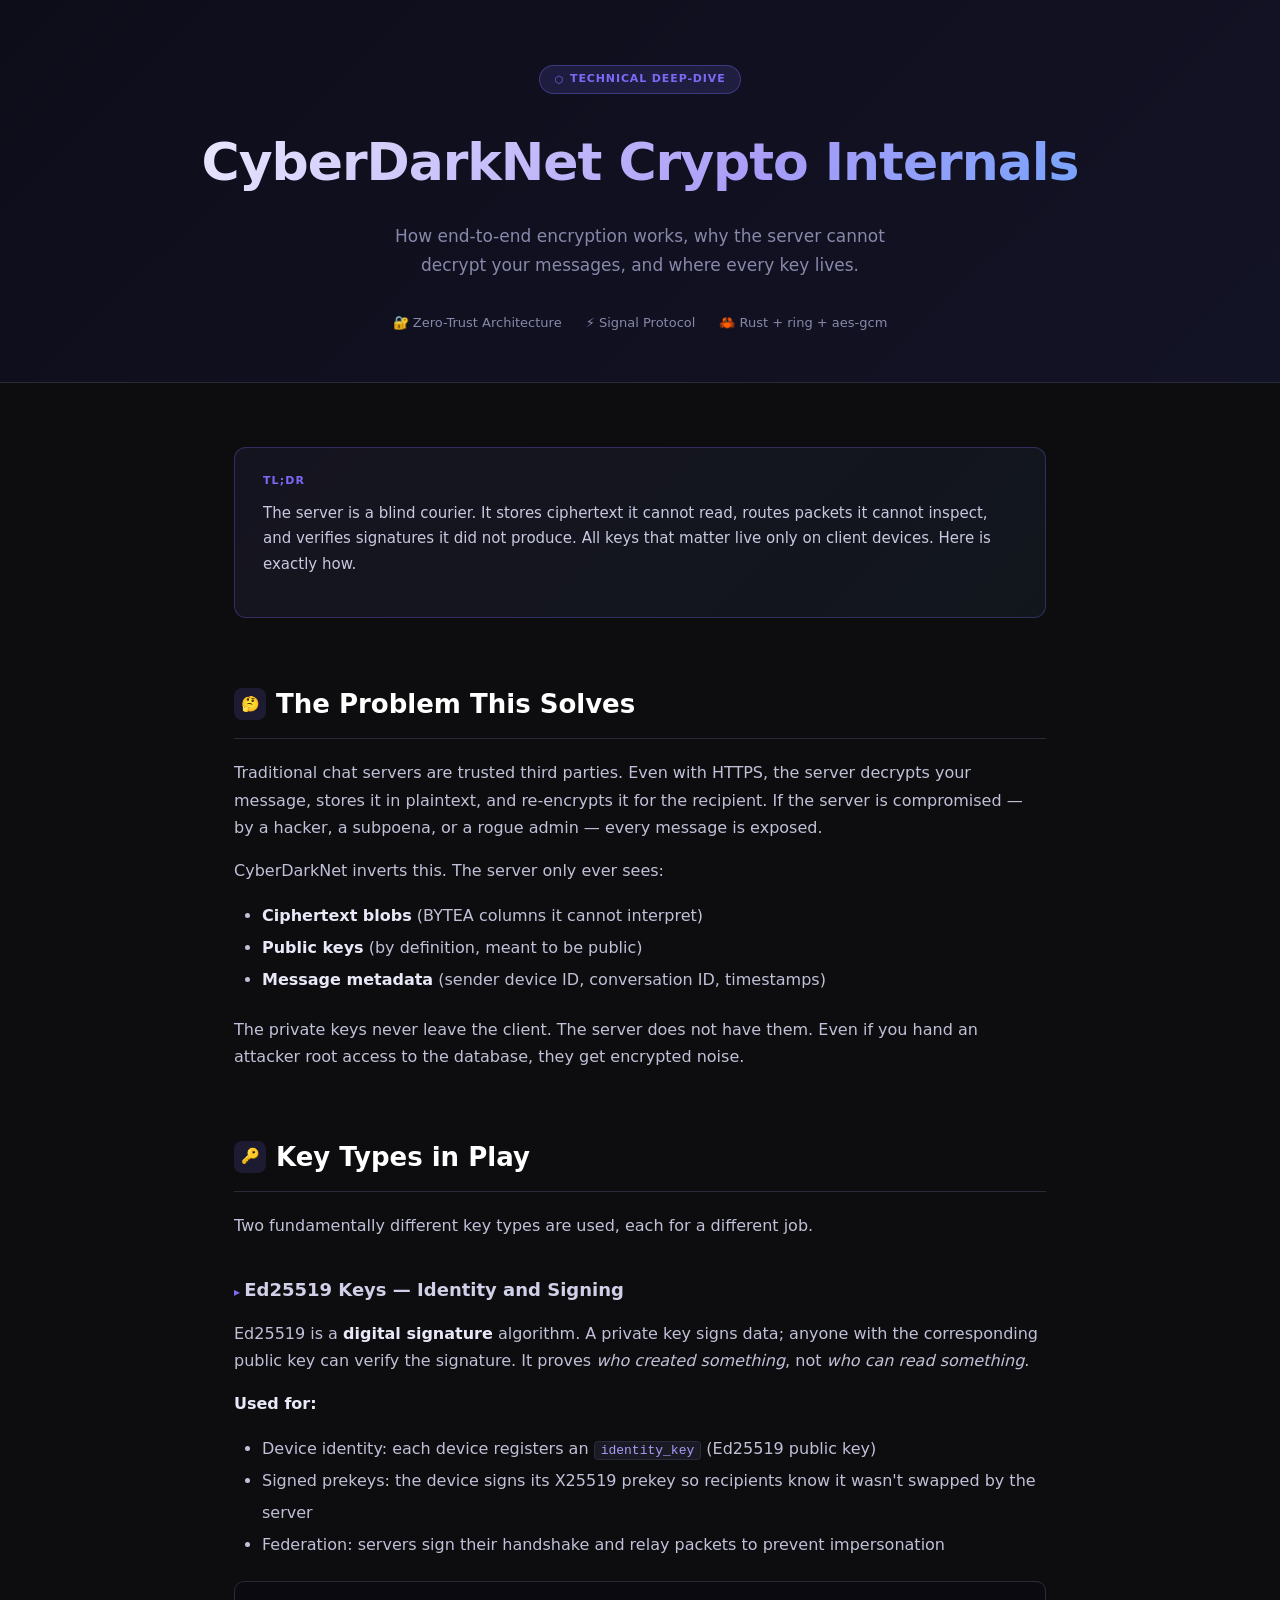
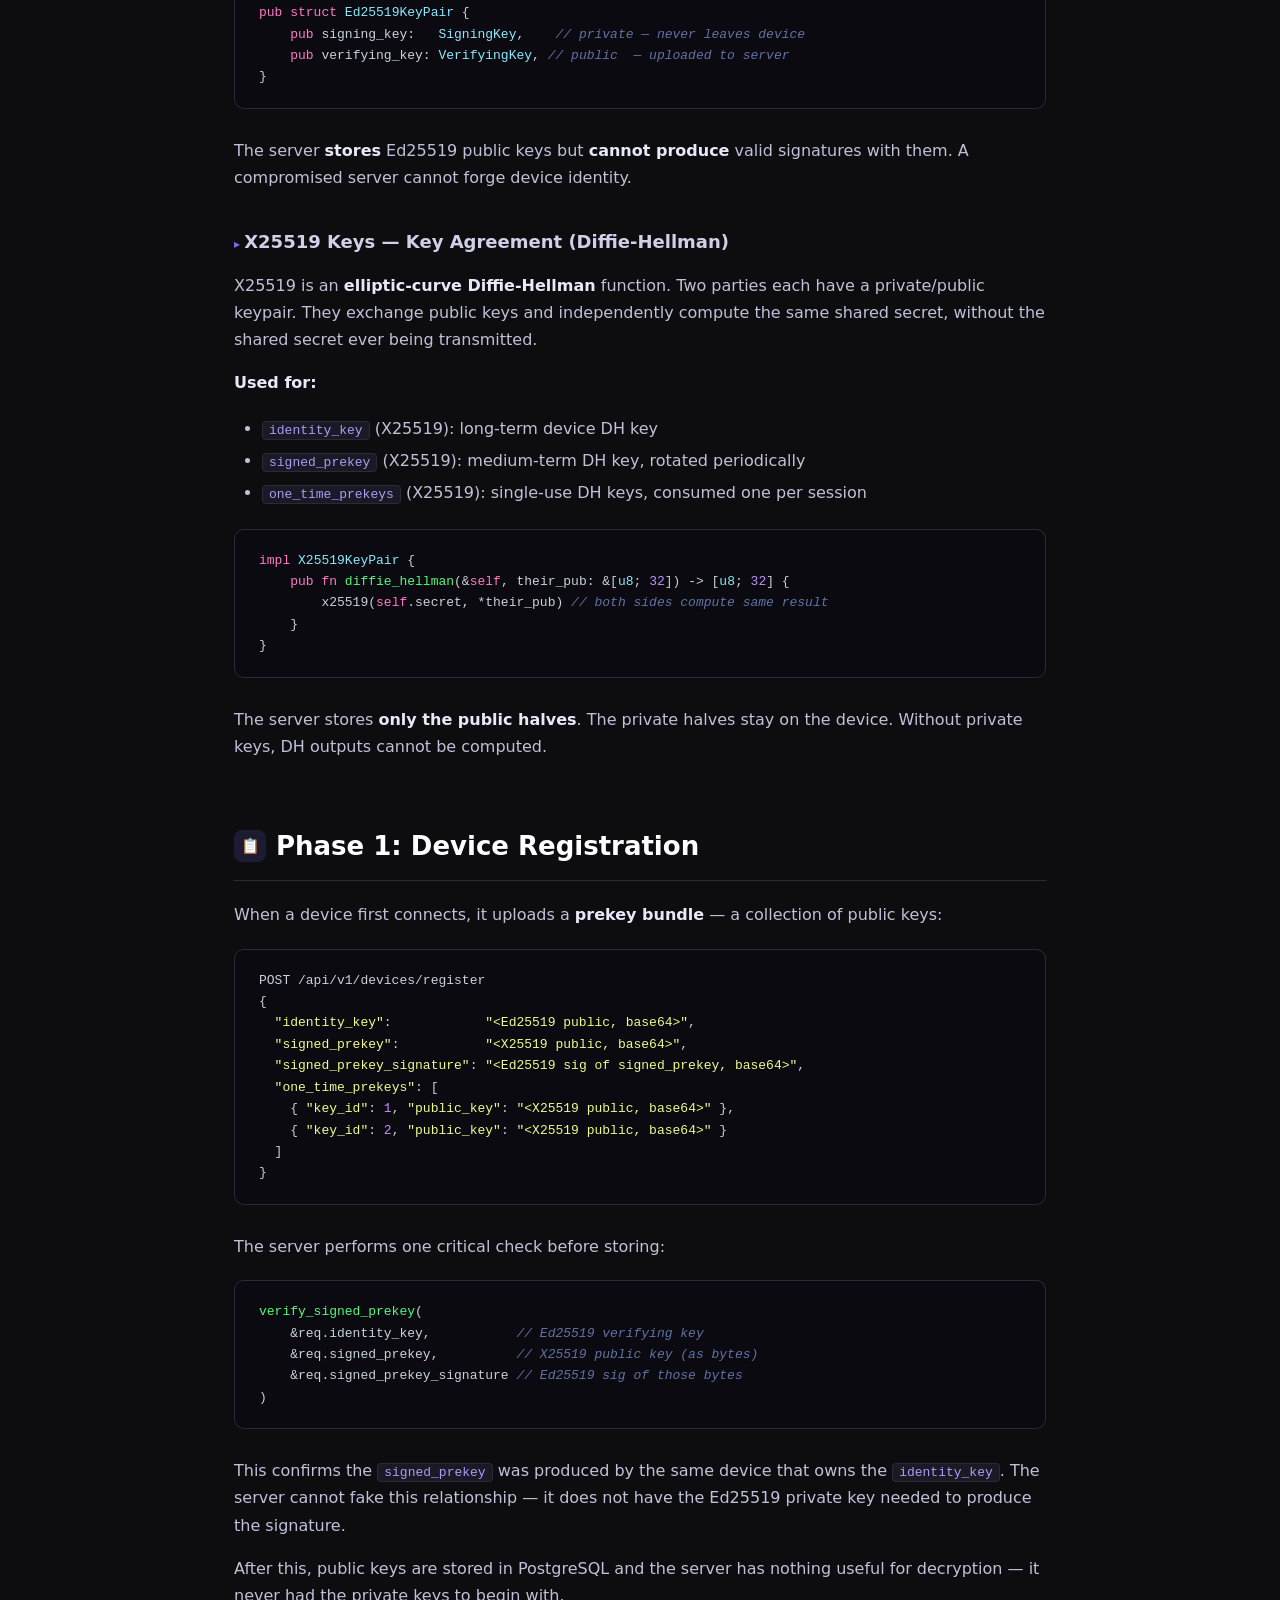
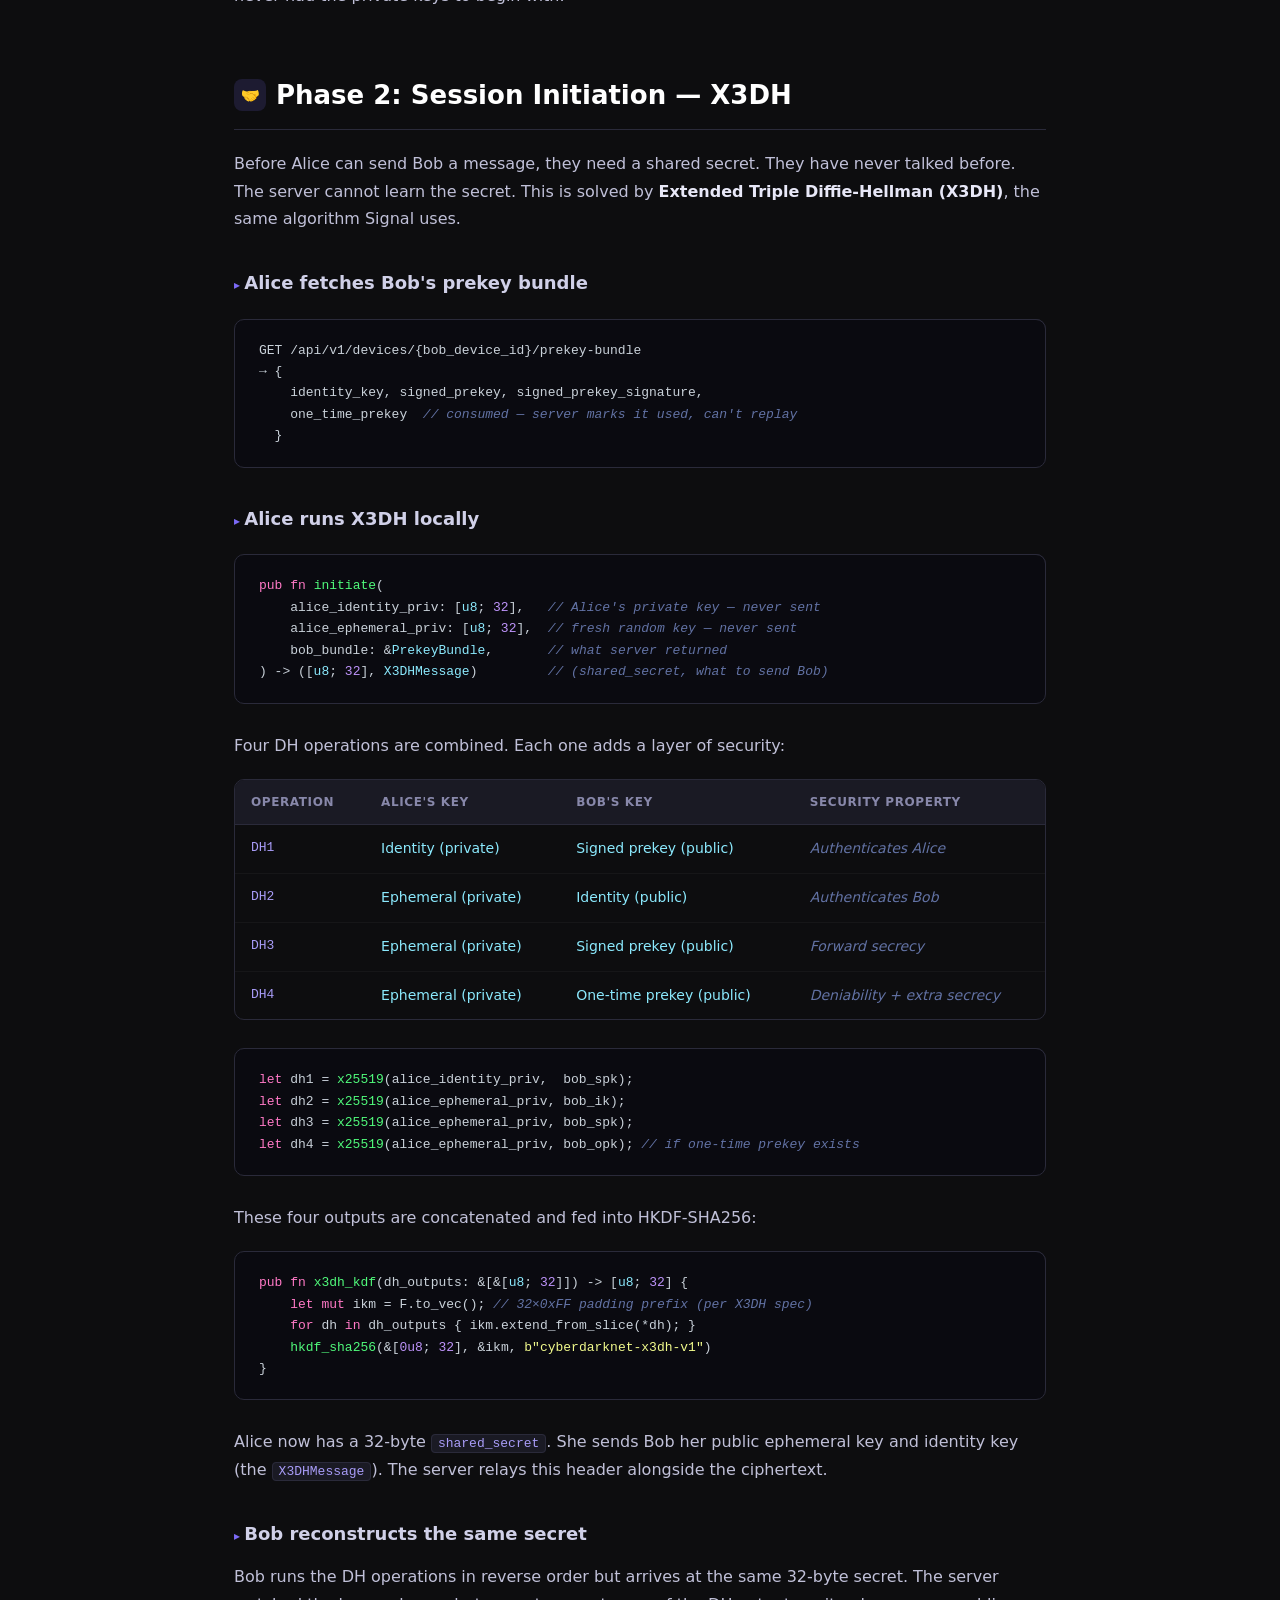
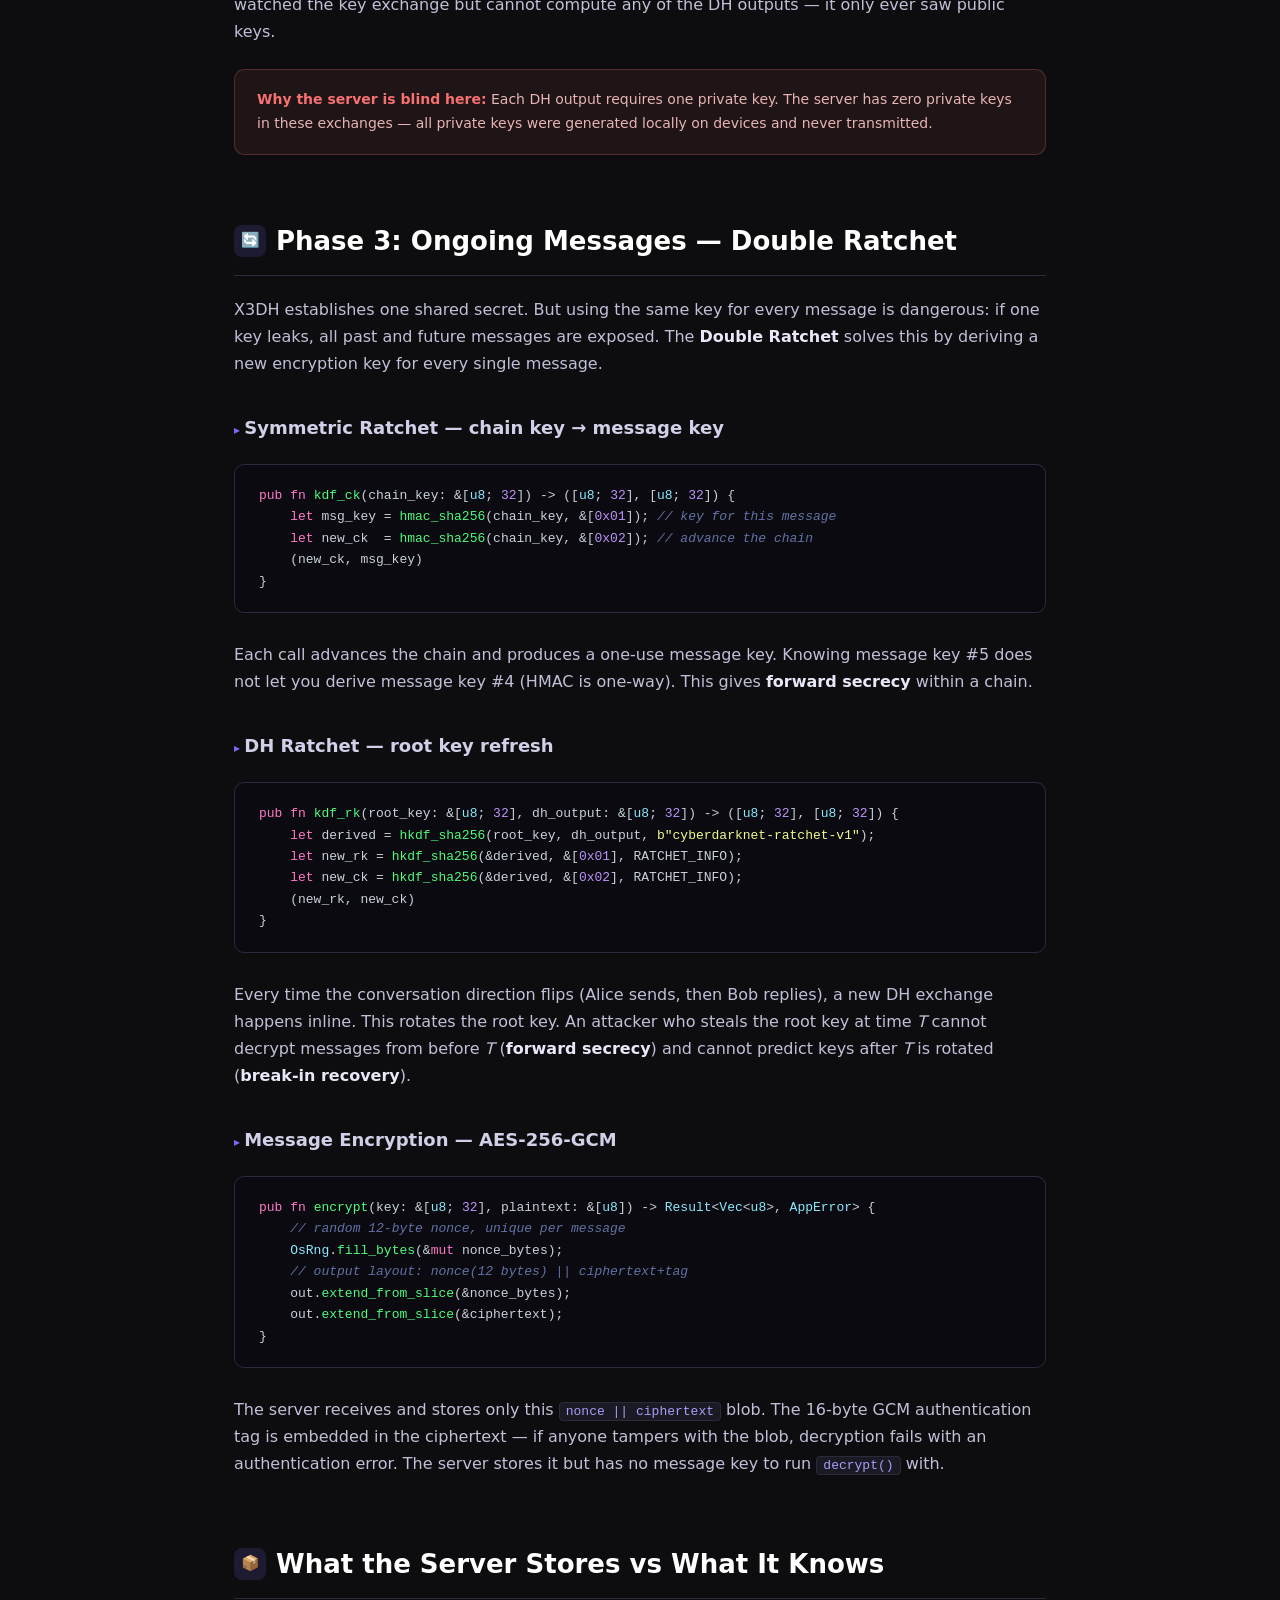
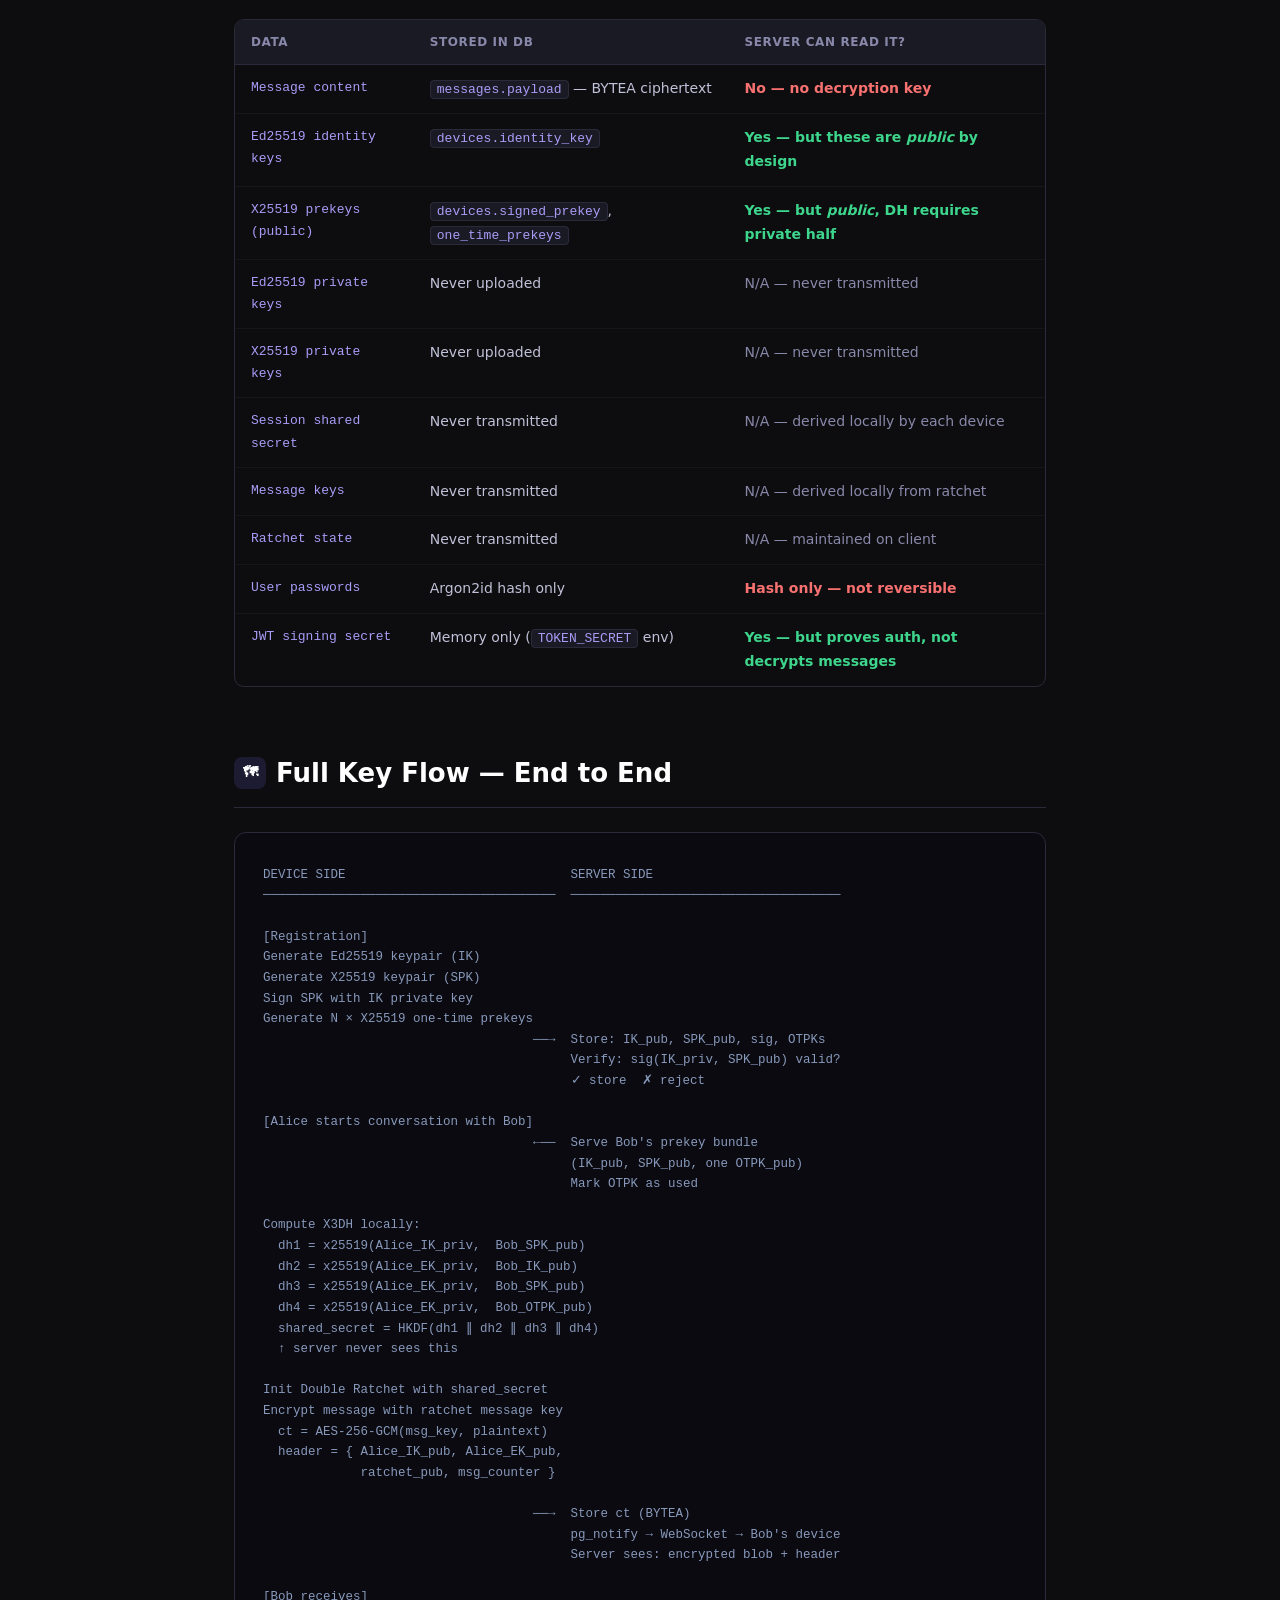
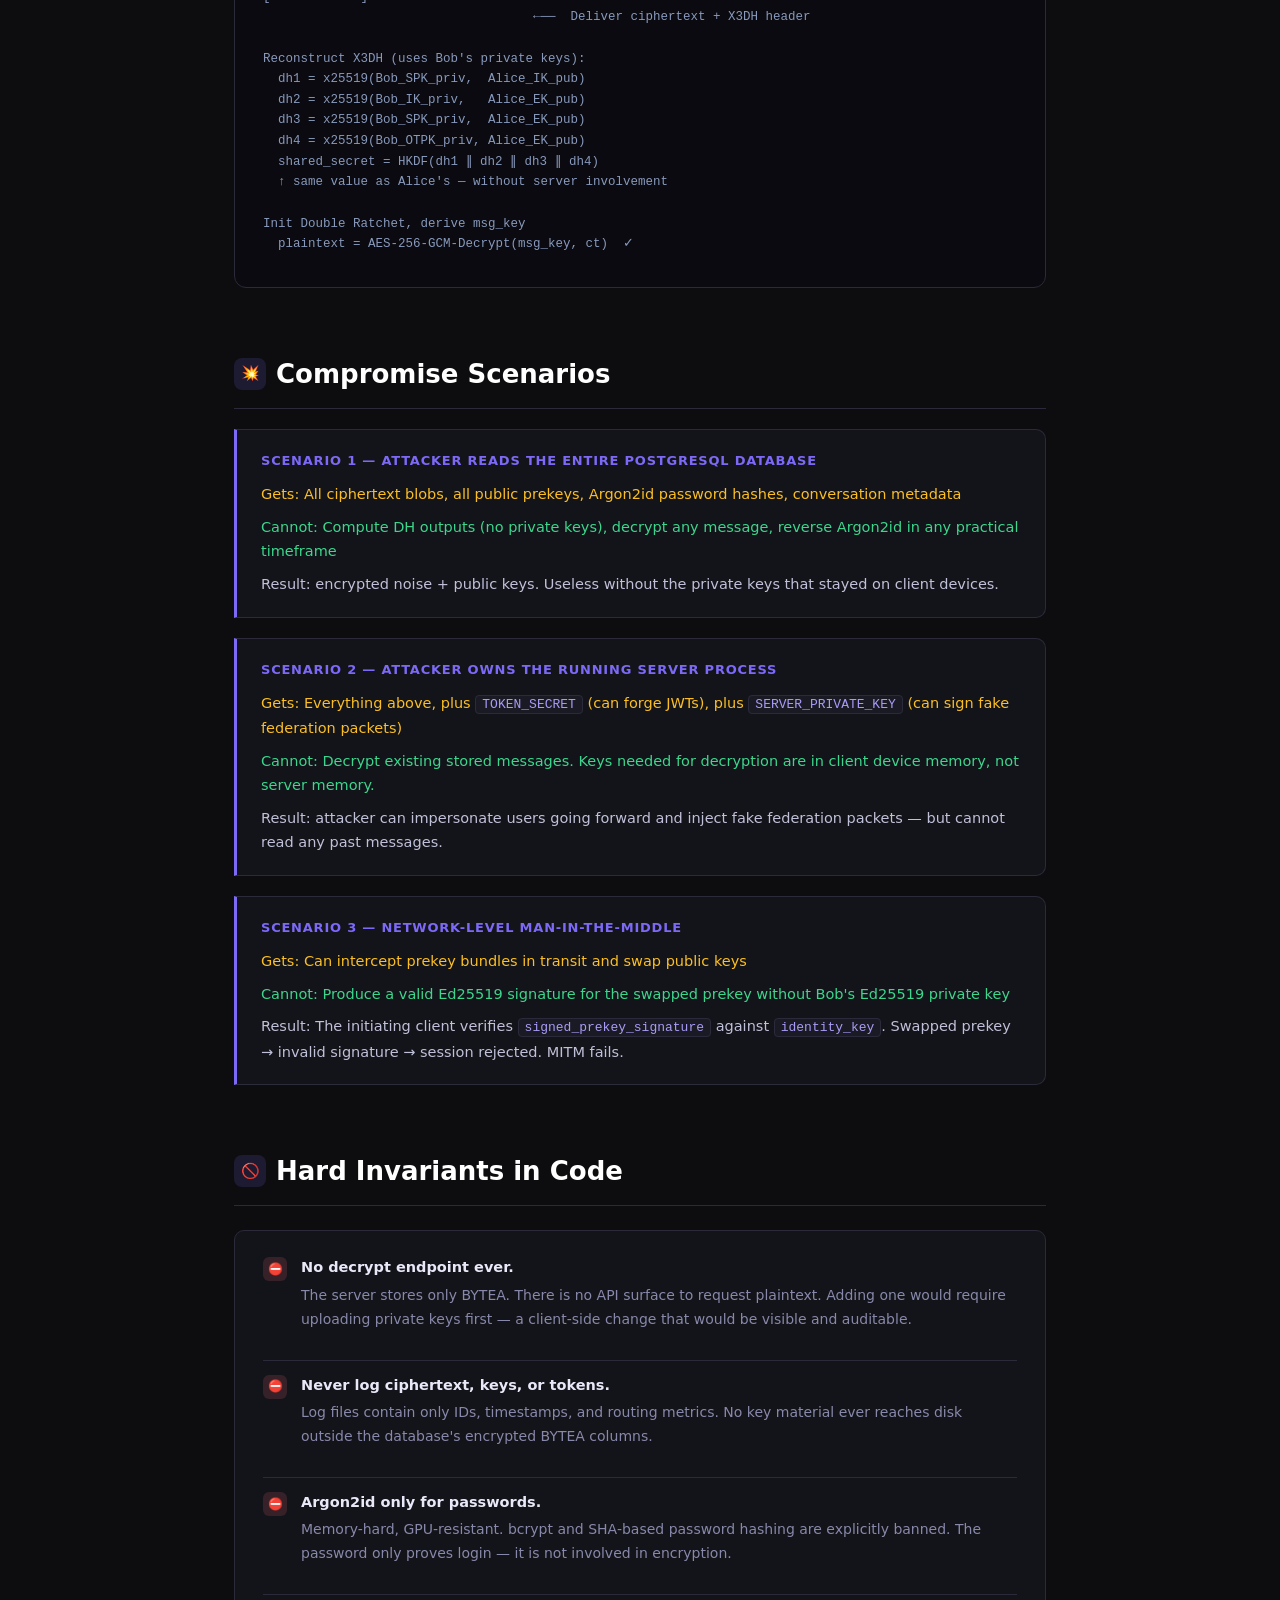
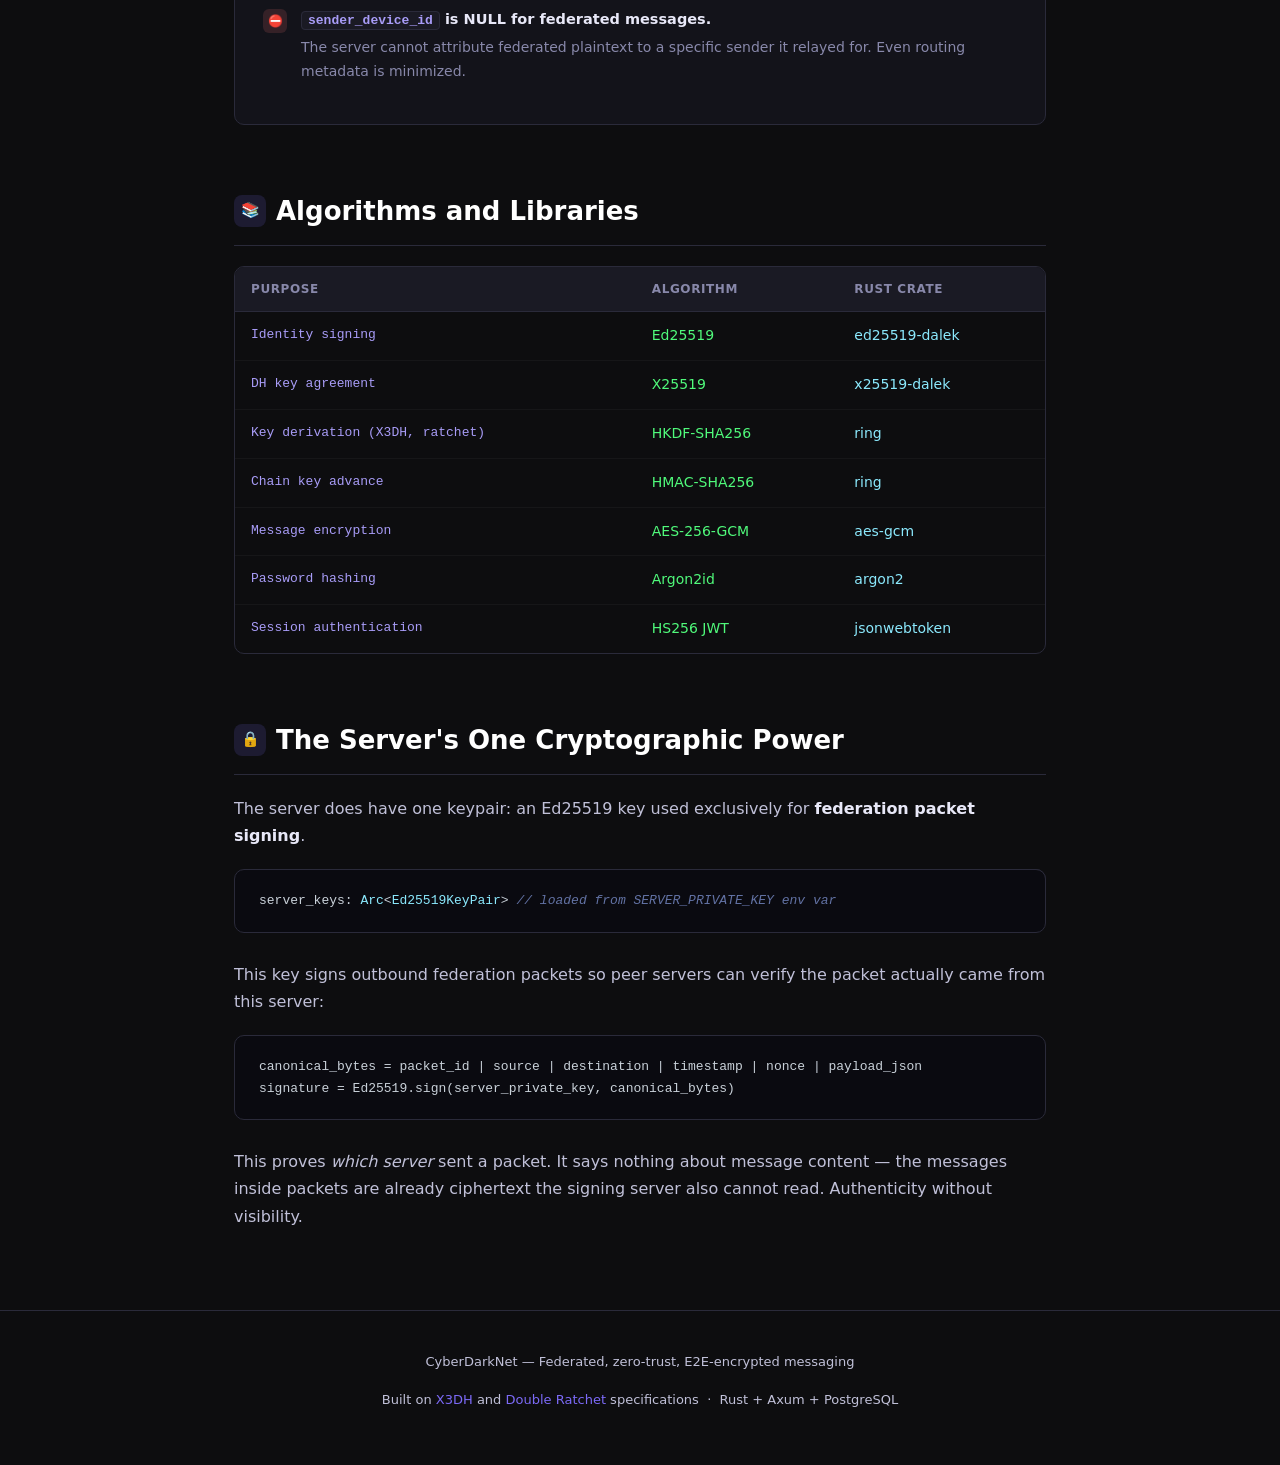
==== internal.html @ e5e2ef22 "internal published" ====
<!DOCTYPE html>
<html lang="en">
<head>
  <meta charset="UTF-8" />
  <meta name="viewport" content="width=device-width, initial-scale=1.0" />
  <title>CyberDarkNet — Crypto Internals</title>
  <style>
    :root {
      --bg: #0d0d0f;
      --bg2: #13131a;
      --bg3: #1a1a24;
      --border: #2a2a3a;
      --text: #e2e2e8;
      --muted: #8888aa;
      --accent: #7c6af7;
      --accent2: #5ba8ff;
      --green: #3dd68c;
      --red: #f87171;
      --yellow: #fbbf24;
      --code-bg: #0a0a10;
    }

    * { box-sizing: border-box; margin: 0; padding: 0; }

    body {
      background: var(--bg);
      color: var(--text);
      font-family: 'Segoe UI', system-ui, -apple-system, sans-serif;
      font-size: 16px;
      line-height: 1.7;
    }

    /* ── Header ── */
    header {
      background: linear-gradient(135deg, #0d0d1a 0%, #131326 100%);
      border-bottom: 1px solid var(--border);
      padding: 64px 24px 48px;
      text-align: center;
    }

    .badge {
      display: inline-flex;
      align-items: center;
      gap: 6px;
      background: rgba(124, 106, 247, 0.15);
      border: 1px solid rgba(124, 106, 247, 0.35);
      border-radius: 999px;
      padding: 4px 14px;
      font-size: 11px;
      font-weight: 600;
      letter-spacing: 0.08em;
      text-transform: uppercase;
      color: var(--accent);
      margin-bottom: 24px;
    }

    .badge::before { content: "⬡"; font-size: 10px; }

    h1 {
      font-size: clamp(28px, 5vw, 52px);
      font-weight: 800;
      letter-spacing: -0.02em;
      background: linear-gradient(135deg, #ffffff 0%, #a89cf7 60%, var(--accent2) 100%);
      -webkit-background-clip: text;
      -webkit-text-fill-color: transparent;
      background-clip: text;
      margin-bottom: 16px;
    }

    .subtitle {
      font-size: 17px;
      color: var(--muted);
      max-width: 560px;
      margin: 0 auto 32px;
    }

    .meta {
      display: flex;
      justify-content: center;
      gap: 24px;
      font-size: 13px;
      color: var(--muted);
    }

    .meta span { display: flex; align-items: center; gap: 6px; }

    /* ── Layout ── */
    .container {
      max-width: 860px;
      margin: 0 auto;
      padding: 64px 24px;
    }

    /* ── TL;DR box ── */
    .tldr {
      background: linear-gradient(135deg, rgba(124,106,247,0.08), rgba(91,168,255,0.06));
      border: 1px solid rgba(124,106,247,0.3);
      border-radius: 12px;
      padding: 24px 28px;
      margin-bottom: 56px;
    }

    .tldr-label {
      font-size: 11px;
      font-weight: 700;
      letter-spacing: 0.1em;
      text-transform: uppercase;
      color: var(--accent);
      margin-bottom: 10px;
    }

    .tldr p { color: #c8c8e0; font-size: 15px; }

    /* ── Section headings ── */
    h2 {
      font-size: 26px;
      font-weight: 700;
      color: #ffffff;
      margin: 64px 0 20px;
      padding-bottom: 12px;
      border-bottom: 1px solid var(--border);
      display: flex;
      align-items: center;
      gap: 10px;
    }

    h2 .icon {
      width: 32px;
      height: 32px;
      border-radius: 8px;
      background: rgba(124,106,247,0.15);
      display: inline-flex;
      align-items: center;
      justify-content: center;
      font-size: 15px;
      flex-shrink: 0;
    }

    h3 {
      font-size: 18px;
      font-weight: 600;
      color: #d0d0e8;
      margin: 36px 0 14px;
    }

    h3::before {
      content: "▸ ";
      color: var(--accent);
      font-size: 12px;
    }

    p { color: #c0c0d8; margin-bottom: 16px; }

    strong { color: #e8e8f8; }

    /* ── Code blocks ── */
    pre {
      background: var(--code-bg);
      border: 1px solid var(--border);
      border-radius: 10px;
      overflow-x: auto;
      margin: 20px 0 28px;
      position: relative;
    }

    pre code {
      display: block;
      padding: 20px 24px;
      font-family: 'JetBrains Mono', 'Fira Code', 'Cascadia Code', Consolas, monospace;
      font-size: 13px;
      line-height: 1.65;
      color: #c9d1d9;
      white-space: pre;
    }

    .code-label {
      position: absolute;
      top: 0;
      right: 0;
      background: var(--border);
      color: var(--muted);
      font-size: 10px;
      font-weight: 600;
      letter-spacing: 0.06em;
      text-transform: uppercase;
      padding: 4px 12px;
      border-radius: 0 10px 0 8px;
    }

    /* Syntax highlights */
    .kw  { color: #ff79c6; }
    .ty  { color: #8be9fd; }
    .fn  { color: #50fa7b; }
    .cm  { color: #6272a4; font-style: italic; }
    .st  { color: #f1fa8c; }
    .nu  { color: #bd93f9; }
    .op  { color: #ff79c6; }

    code:not(pre code) {
      background: var(--bg3);
      border: 1px solid var(--border);
      border-radius: 4px;
      padding: 1px 6px;
      font-family: 'JetBrains Mono', 'Fira Code', monospace;
      font-size: 13px;
      color: #a89cf7;
    }

    /* ── Tables ── */
    .table-wrap { overflow-x: auto; margin: 20px 0 28px; border-radius: 10px; border: 1px solid var(--border); }

    table {
      width: 100%;
      border-collapse: collapse;
      font-size: 14px;
    }

    thead { background: var(--bg3); }

    thead th {
      padding: 12px 16px;
      text-align: left;
      font-weight: 600;
      font-size: 12px;
      letter-spacing: 0.05em;
      text-transform: uppercase;
      color: var(--muted);
      border-bottom: 1px solid var(--border);
    }

    tbody tr { border-bottom: 1px solid rgba(255,255,255,0.04); }
    tbody tr:last-child { border-bottom: none; }
    tbody tr:hover { background: rgba(124,106,247,0.04); }

    td {
      padding: 12px 16px;
      color: #c0c0d8;
      vertical-align: top;
    }

    td:first-child { font-family: monospace; font-size: 13px; color: #a89cf7; }

    .yes { color: var(--green); font-weight: 600; }
    .no  { color: var(--red); font-weight: 600; }
    .na  { color: var(--muted); }

    /* ── Key flow diagram ── */
    .flow-diagram {
      background: var(--code-bg);
      border: 1px solid var(--border);
      border-radius: 12px;
      padding: 32px 28px;
      margin: 24px 0 32px;
      overflow-x: auto;
    }

    .flow-diagram pre {
      background: none;
      border: none;
      margin: 0;
      border-radius: 0;
    }

    .flow-diagram pre code {
      padding: 0;
      font-size: 12.5px;
      color: #8899bb;
    }

    /* ── DH table ── */
    .dh-table td:nth-child(2),
    .dh-table td:nth-child(3) { color: #8be9fd; }
    .dh-table td:nth-child(4) { color: #6272a4; font-style: italic; }

    /* ── Warning box ── */
    .warning {
      background: rgba(248,113,113,0.08);
      border: 1px solid rgba(248,113,113,0.25);
      border-radius: 10px;
      padding: 18px 22px;
      margin: 24px 0;
      font-size: 14px;
      color: #e8b4b4;
    }

    .warning strong { color: var(--red); }

    /* ── Scenario blocks ── */
    .scenario {
      background: var(--bg2);
      border: 1px solid var(--border);
      border-left: 3px solid var(--accent);
      border-radius: 0 10px 10px 0;
      padding: 20px 24px;
      margin: 20px 0;
    }

    .scenario-title {
      font-size: 13px;
      font-weight: 700;
      color: var(--accent);
      text-transform: uppercase;
      letter-spacing: 0.06em;
      margin-bottom: 10px;
    }

    .scenario p { margin-bottom: 8px; font-size: 14.5px; }
    .scenario p:last-child { margin-bottom: 0; }

    .gets { color: var(--yellow); }
    .not  { color: var(--green); }

    /* ── Invariants ── */
    .invariants {
      background: var(--bg2);
      border: 1px solid var(--border);
      border-radius: 10px;
      padding: 24px 28px;
      margin: 24px 0;
    }

    .invariant {
      display: flex;
      gap: 14px;
      padding: 12px 0;
      border-bottom: 1px solid var(--border);
      font-size: 14.5px;
    }

    .invariant:last-child { border-bottom: none; padding-bottom: 0; }
    .invariant:first-child { padding-top: 0; }

    .inv-icon {
      width: 24px;
      height: 24px;
      border-radius: 6px;
      background: rgba(248,113,113,0.15);
      display: flex;
      align-items: center;
      justify-content: center;
      font-size: 12px;
      flex-shrink: 0;
      margin-top: 2px;
    }

    /* ── Algorithm table ── */
    .algo-table td:nth-child(2) { color: #50fa7b; }
    .algo-table td:nth-child(3) { color: #8be9fd; }

    /* ── Footer ── */
    footer {
      border-top: 1px solid var(--border);
      padding: 40px 24px;
      text-align: center;
      color: var(--muted);
      font-size: 13px;
    }

    footer a { color: var(--accent); text-decoration: none; }
    footer a:hover { text-decoration: underline; }

    /* ── Responsive ── */
    @media (max-width: 600px) {
      pre code { font-size: 11.5px; padding: 16px; }
      h2 { font-size: 22px; }
      .flow-diagram { padding: 20px 16px; }
    }
  </style>
</head>
<body>

<header>
  <div class="badge">Technical Deep-Dive</div>
  <h1>CyberDarkNet Crypto Internals</h1>
  <p class="subtitle">How end-to-end encryption works, why the server cannot decrypt your messages, and where every key lives.</p>
  <div class="meta">
    <span>🔐 Zero-Trust Architecture</span>
    <span>⚡ Signal Protocol</span>
    <span>🦀 Rust + ring + aes-gcm</span>
  </div>
</header>

<div class="container">

  <div class="tldr">
    <div class="tldr-label">TL;DR</div>
    <p>The server is a blind courier. It stores ciphertext it cannot read, routes packets it cannot inspect, and verifies signatures it did not produce. All keys that matter live only on client devices. Here is exactly how.</p>
  </div>


  <!-- ──────────────────────────────────────── -->
  <h2><span class="icon">🤔</span> The Problem This Solves</h2>

  <p>Traditional chat servers are trusted third parties. Even with HTTPS, the server decrypts your message, stores it in plaintext, and re-encrypts it for the recipient. If the server is compromised — by a hacker, a subpoena, or a rogue admin — every message is exposed.</p>

  <p>CyberDarkNet inverts this. The server only ever sees:</p>
  <ul style="color:#c0c0d8; padding-left:28px; margin-bottom:20px; line-height:2;">
    <li><strong>Ciphertext blobs</strong> (BYTEA columns it cannot interpret)</li>
    <li><strong>Public keys</strong> (by definition, meant to be public)</li>
    <li><strong>Message metadata</strong> (sender device ID, conversation ID, timestamps)</li>
  </ul>

  <p>The private keys never leave the client. The server does not have them. Even if you hand an attacker root access to the database, they get encrypted noise.</p>


  <!-- ──────────────────────────────────────── -->
  <h2><span class="icon">🔑</span> Key Types in Play</h2>

  <p>Two fundamentally different key types are used, each for a different job.</p>

  <h3>Ed25519 Keys — Identity and Signing</h3>

  <p>Ed25519 is a <strong>digital signature</strong> algorithm. A private key signs data; anyone with the corresponding public key can verify the signature. It proves <em>who created something</em>, not <em>who can read something</em>.</p>

  <p><strong>Used for:</strong></p>
  <ul style="color:#c0c0d8; padding-left:28px; margin-bottom:16px; line-height:2;">
    <li>Device identity: each device registers an <code>identity_key</code> (Ed25519 public key)</li>
    <li>Signed prekeys: the device signs its X25519 prekey so recipients know it wasn't swapped by the server</li>
    <li>Federation: servers sign their handshake and relay packets to prevent impersonation</li>
  </ul>

  <div style="position:relative">
    <div class="code-label">src/crypto/keys.rs</div>
    <pre><code><span class="kw">pub struct</span> <span class="ty">Ed25519KeyPair</span> {
    <span class="kw">pub</span> signing_key:   <span class="ty">SigningKey</span>,    <span class="cm">// private — never leaves device</span>
    <span class="kw">pub</span> verifying_key: <span class="ty">VerifyingKey</span>, <span class="cm">// public  — uploaded to server</span>
}</code></pre>
  </div>

  <p>The server <strong>stores</strong> Ed25519 public keys but <strong>cannot produce</strong> valid signatures with them. A compromised server cannot forge device identity.</p>

  <h3>X25519 Keys — Key Agreement (Diffie-Hellman)</h3>

  <p>X25519 is an <strong>elliptic-curve Diffie-Hellman</strong> function. Two parties each have a private/public keypair. They exchange public keys and independently compute the same shared secret, without the shared secret ever being transmitted.</p>

  <p><strong>Used for:</strong></p>
  <ul style="color:#c0c0d8; padding-left:28px; margin-bottom:16px; line-height:2;">
    <li><code>identity_key</code> (X25519): long-term device DH key</li>
    <li><code>signed_prekey</code> (X25519): medium-term DH key, rotated periodically</li>
    <li><code>one_time_prekeys</code> (X25519): single-use DH keys, consumed one per session</li>
  </ul>

  <div style="position:relative">
    <div class="code-label">src/crypto/keys.rs</div>
    <pre><code><span class="kw">impl</span> <span class="ty">X25519KeyPair</span> {
    <span class="kw">pub fn</span> <span class="fn">diffie_hellman</span>(&amp;<span class="kw">self</span>, their_pub: &amp;[<span class="ty">u8</span>; <span class="nu">32</span>]) -&gt; [<span class="ty">u8</span>; <span class="nu">32</span>] {
        x25519(<span class="kw">self</span>.secret, *their_pub) <span class="cm">// both sides compute same result</span>
    }
}</code></pre>
  </div>

  <p>The server stores <strong>only the public halves</strong>. The private halves stay on the device. Without private keys, DH outputs cannot be computed.</p>


  <!-- ──────────────────────────────────────── -->
  <h2><span class="icon">📋</span> Phase 1: Device Registration</h2>

  <p>When a device first connects, it uploads a <strong>prekey bundle</strong> — a collection of public keys:</p>

  <div style="position:relative">
    <div class="code-label">HTTP</div>
    <pre><code>POST /api/v1/devices/register
{
  <span class="st">"identity_key"</span>:            <span class="st">"&lt;Ed25519 public, base64&gt;"</span>,
  <span class="st">"signed_prekey"</span>:           <span class="st">"&lt;X25519 public, base64&gt;"</span>,
  <span class="st">"signed_prekey_signature"</span>: <span class="st">"&lt;Ed25519 sig of signed_prekey, base64&gt;"</span>,
  <span class="st">"one_time_prekeys"</span>: [
    { <span class="st">"key_id"</span>: <span class="nu">1</span>, <span class="st">"public_key"</span>: <span class="st">"&lt;X25519 public, base64&gt;"</span> },
    { <span class="st">"key_id"</span>: <span class="nu">2</span>, <span class="st">"public_key"</span>: <span class="st">"&lt;X25519 public, base64&gt;"</span> }
  ]
}</code></pre>
  </div>

  <p>The server performs one critical check before storing:</p>

  <div style="position:relative">
    <div class="code-label">src/api/devices.rs</div>
    <pre><code><span class="fn">verify_signed_prekey</span>(
    &amp;req.identity_key,           <span class="cm">// Ed25519 verifying key</span>
    &amp;req.signed_prekey,          <span class="cm">// X25519 public key (as bytes)</span>
    &amp;req.signed_prekey_signature <span class="cm">// Ed25519 sig of those bytes</span>
)</code></pre>
  </div>

  <p>This confirms the <code>signed_prekey</code> was produced by the same device that owns the <code>identity_key</code>. The server cannot fake this relationship — it does not have the Ed25519 private key needed to produce the signature.</p>

  <p>After this, public keys are stored in PostgreSQL and the server has nothing useful for decryption — it never had the private keys to begin with.</p>


  <!-- ──────────────────────────────────────── -->
  <h2><span class="icon">🤝</span> Phase 2: Session Initiation — X3DH</h2>

  <p>Before Alice can send Bob a message, they need a shared secret. They have never talked before. The server cannot learn the secret. This is solved by <strong>Extended Triple Diffie-Hellman (X3DH)</strong>, the same algorithm Signal uses.</p>

  <h3>Alice fetches Bob's prekey bundle</h3>

  <div style="position:relative">
    <div class="code-label">HTTP</div>
    <pre><code>GET /api/v1/devices/{bob_device_id}/prekey-bundle
→ {
    identity_key, signed_prekey, signed_prekey_signature,
    one_time_prekey  <span class="cm">// consumed — server marks it used, can't replay</span>
  }</code></pre>
  </div>

  <h3>Alice runs X3DH locally</h3>

  <div style="position:relative">
    <div class="code-label">src/crypto/x3dh.rs</div>
    <pre><code><span class="kw">pub fn</span> <span class="fn">initiate</span>(
    alice_identity_priv: [<span class="ty">u8</span>; <span class="nu">32</span>],   <span class="cm">// Alice's private key — never sent</span>
    alice_ephemeral_priv: [<span class="ty">u8</span>; <span class="nu">32</span>],  <span class="cm">// fresh random key — never sent</span>
    bob_bundle: &amp;<span class="ty">PrekeyBundle</span>,       <span class="cm">// what server returned</span>
) -&gt; ([<span class="ty">u8</span>; <span class="nu">32</span>], <span class="ty">X3DHMessage</span>)         <span class="cm">// (shared_secret, what to send Bob)</span></code></pre>
  </div>

  <p>Four DH operations are combined. Each one adds a layer of security:</p>

  <div class="table-wrap">
    <table class="dh-table">
      <thead>
        <tr>
          <th>Operation</th>
          <th>Alice's key</th>
          <th>Bob's key</th>
          <th>Security property</th>
        </tr>
      </thead>
      <tbody>
        <tr><td>DH1</td><td>Identity (private)</td><td>Signed prekey (public)</td><td>Authenticates Alice</td></tr>
        <tr><td>DH2</td><td>Ephemeral (private)</td><td>Identity (public)</td><td>Authenticates Bob</td></tr>
        <tr><td>DH3</td><td>Ephemeral (private)</td><td>Signed prekey (public)</td><td>Forward secrecy</td></tr>
        <tr><td>DH4</td><td>Ephemeral (private)</td><td>One-time prekey (public)</td><td>Deniability + extra secrecy</td></tr>
      </tbody>
    </table>
  </div>

  <div style="position:relative">
    <div class="code-label">src/crypto/x3dh.rs</div>
    <pre><code><span class="kw">let</span> dh1 = <span class="fn">x25519</span>(alice_identity_priv,  bob_spk);
<span class="kw">let</span> dh2 = <span class="fn">x25519</span>(alice_ephemeral_priv, bob_ik);
<span class="kw">let</span> dh3 = <span class="fn">x25519</span>(alice_ephemeral_priv, bob_spk);
<span class="kw">let</span> dh4 = <span class="fn">x25519</span>(alice_ephemeral_priv, bob_opk); <span class="cm">// if one-time prekey exists</span></code></pre>
  </div>

  <p>These four outputs are concatenated and fed into HKDF-SHA256:</p>

  <div style="position:relative">
    <div class="code-label">src/crypto/kdf.rs</div>
    <pre><code><span class="kw">pub fn</span> <span class="fn">x3dh_kdf</span>(dh_outputs: &amp;[&amp;[<span class="ty">u8</span>; <span class="nu">32</span>]]) -&gt; [<span class="ty">u8</span>; <span class="nu">32</span>] {
    <span class="kw">let mut</span> ikm = F.to_vec(); <span class="cm">// 32×0xFF padding prefix (per X3DH spec)</span>
    <span class="kw">for</span> dh <span class="kw">in</span> dh_outputs { ikm.extend_from_slice(*dh); }
    <span class="fn">hkdf_sha256</span>(&amp;[<span class="nu">0u8</span>; <span class="nu">32</span>], &amp;ikm, <span class="st">b"cyberdarknet-x3dh-v1"</span>)
}</code></pre>
  </div>

  <p>Alice now has a 32-byte <code>shared_secret</code>. She sends Bob her public ephemeral key and identity key (the <code>X3DHMessage</code>). The server relays this header alongside the ciphertext.</p>

  <h3>Bob reconstructs the same secret</h3>

  <p>Bob runs the DH operations in reverse order but arrives at the same 32-byte secret. The server watched the key exchange but cannot compute any of the DH outputs — it only ever saw public keys.</p>

  <div class="warning">
    <strong>Why the server is blind here:</strong> Each DH output requires one private key. The server has zero private keys in these exchanges — all private keys were generated locally on devices and never transmitted.
  </div>


  <!-- ──────────────────────────────────────── -->
  <h2><span class="icon">🔄</span> Phase 3: Ongoing Messages — Double Ratchet</h2>

  <p>X3DH establishes one shared secret. But using the same key for every message is dangerous: if one key leaks, all past and future messages are exposed. The <strong>Double Ratchet</strong> solves this by deriving a new encryption key for every single message.</p>

  <h3>Symmetric Ratchet — chain key → message key</h3>

  <div style="position:relative">
    <div class="code-label">src/crypto/kdf.rs</div>
    <pre><code><span class="kw">pub fn</span> <span class="fn">kdf_ck</span>(chain_key: &amp;[<span class="ty">u8</span>; <span class="nu">32</span>]) -&gt; ([<span class="ty">u8</span>; <span class="nu">32</span>], [<span class="ty">u8</span>; <span class="nu">32</span>]) {
    <span class="kw">let</span> msg_key = <span class="fn">hmac_sha256</span>(chain_key, &amp;[<span class="nu">0x01</span>]); <span class="cm">// key for this message</span>
    <span class="kw">let</span> new_ck  = <span class="fn">hmac_sha256</span>(chain_key, &amp;[<span class="nu">0x02</span>]); <span class="cm">// advance the chain</span>
    (new_ck, msg_key)
}</code></pre>
  </div>

  <p>Each call advances the chain and produces a one-use message key. Knowing message key #5 does not let you derive message key #4 (HMAC is one-way). This gives <strong>forward secrecy</strong> within a chain.</p>

  <h3>DH Ratchet — root key refresh</h3>

  <div style="position:relative">
    <div class="code-label">src/crypto/kdf.rs</div>
    <pre><code><span class="kw">pub fn</span> <span class="fn">kdf_rk</span>(root_key: &amp;[<span class="ty">u8</span>; <span class="nu">32</span>], dh_output: &amp;[<span class="ty">u8</span>; <span class="nu">32</span>]) -&gt; ([<span class="ty">u8</span>; <span class="nu">32</span>], [<span class="ty">u8</span>; <span class="nu">32</span>]) {
    <span class="kw">let</span> derived = <span class="fn">hkdf_sha256</span>(root_key, dh_output, <span class="st">b"cyberdarknet-ratchet-v1"</span>);
    <span class="kw">let</span> new_rk = <span class="fn">hkdf_sha256</span>(&amp;derived, &amp;[<span class="nu">0x01</span>], RATCHET_INFO);
    <span class="kw">let</span> new_ck = <span class="fn">hkdf_sha256</span>(&amp;derived, &amp;[<span class="nu">0x02</span>], RATCHET_INFO);
    (new_rk, new_ck)
}</code></pre>
  </div>

  <p>Every time the conversation direction flips (Alice sends, then Bob replies), a new DH exchange happens inline. This rotates the root key. An attacker who steals the root key at time <em>T</em> cannot decrypt messages from before <em>T</em> (<strong>forward secrecy</strong>) and cannot predict keys after <em>T</em> is rotated (<strong>break-in recovery</strong>).</p>

  <h3>Message Encryption — AES-256-GCM</h3>

  <div style="position:relative">
    <div class="code-label">src/crypto/aes.rs</div>
    <pre><code><span class="kw">pub fn</span> <span class="fn">encrypt</span>(key: &amp;[<span class="ty">u8</span>; <span class="nu">32</span>], plaintext: &amp;[<span class="ty">u8</span>]) -&gt; <span class="ty">Result</span>&lt;<span class="ty">Vec</span>&lt;<span class="ty">u8</span>&gt;, <span class="ty">AppError</span>&gt; {
    <span class="cm">// random 12-byte nonce, unique per message</span>
    <span class="ty">OsRng</span>.<span class="fn">fill_bytes</span>(&amp;<span class="kw">mut</span> nonce_bytes);
    <span class="cm">// output layout: nonce(12 bytes) || ciphertext+tag</span>
    out.<span class="fn">extend_from_slice</span>(&amp;nonce_bytes);
    out.<span class="fn">extend_from_slice</span>(&amp;ciphertext);
}</code></pre>
  </div>

  <p>The server receives and stores only this <code>nonce || ciphertext</code> blob. The 16-byte GCM authentication tag is embedded in the ciphertext — if anyone tampers with the blob, decryption fails with an authentication error. The server stores it but has no message key to run <code>decrypt()</code> with.</p>


  <!-- ──────────────────────────────────────── -->
  <h2><span class="icon">📦</span> What the Server Stores vs What It Knows</h2>

  <div class="table-wrap">
    <table>
      <thead>
        <tr><th>Data</th><th>Stored in DB</th><th>Server can read it?</th></tr>
      </thead>
      <tbody>
        <tr>
          <td>Message content</td>
          <td><code>messages.payload</code> — BYTEA ciphertext</td>
          <td class="no">No — no decryption key</td>
        </tr>
        <tr>
          <td>Ed25519 identity keys</td>
          <td><code>devices.identity_key</code></td>
          <td class="yes">Yes — but these are <em>public</em> by design</td>
        </tr>
        <tr>
          <td>X25519 prekeys (public)</td>
          <td><code>devices.signed_prekey</code>, <code>one_time_prekeys</code></td>
          <td class="yes">Yes — but <em>public</em>, DH requires private half</td>
        </tr>
        <tr>
          <td>Ed25519 private keys</td>
          <td>Never uploaded</td>
          <td class="na">N/A — never transmitted</td>
        </tr>
        <tr>
          <td>X25519 private keys</td>
          <td>Never uploaded</td>
          <td class="na">N/A — never transmitted</td>
        </tr>
        <tr>
          <td>Session shared secret</td>
          <td>Never transmitted</td>
          <td class="na">N/A — derived locally by each device</td>
        </tr>
        <tr>
          <td>Message keys</td>
          <td>Never transmitted</td>
          <td class="na">N/A — derived locally from ratchet</td>
        </tr>
        <tr>
          <td>Ratchet state</td>
          <td>Never transmitted</td>
          <td class="na">N/A — maintained on client</td>
        </tr>
        <tr>
          <td>User passwords</td>
          <td>Argon2id hash only</td>
          <td class="no">Hash only — not reversible</td>
        </tr>
        <tr>
          <td>JWT signing secret</td>
          <td>Memory only (<code>TOKEN_SECRET</code> env)</td>
          <td class="yes">Yes — but proves auth, not decrypts messages</td>
        </tr>
      </tbody>
    </table>
  </div>


  <!-- ──────────────────────────────────────── -->
  <h2><span class="icon">🗺</span> Full Key Flow — End to End</h2>

  <div class="flow-diagram">
    <pre><code>DEVICE SIDE                              SERVER SIDE
───────────────────────────────────────  ────────────────────────────────────

[Registration]
Generate Ed25519 keypair (IK)
Generate X25519 keypair (SPK)
Sign SPK with IK private key
Generate N × X25519 one-time prekeys
                                    ──→  Store: IK_pub, SPK_pub, sig, OTPKs
                                         Verify: sig(IK_priv, SPK_pub) valid?
                                         ✓ store  ✗ reject

[Alice starts conversation with Bob]
                                    ←──  Serve Bob's prekey bundle
                                         (IK_pub, SPK_pub, one OTPK_pub)
                                         Mark OTPK as used

Compute X3DH locally:
  dh1 = x25519(Alice_IK_priv,  Bob_SPK_pub)
  dh2 = x25519(Alice_EK_priv,  Bob_IK_pub)
  dh3 = x25519(Alice_EK_priv,  Bob_SPK_pub)
  dh4 = x25519(Alice_EK_priv,  Bob_OTPK_pub)
  shared_secret = HKDF(dh1 ‖ dh2 ‖ dh3 ‖ dh4)
  ↑ server never sees this

Init Double Ratchet with shared_secret
Encrypt message with ratchet message key
  ct = AES-256-GCM(msg_key, plaintext)
  header = { Alice_IK_pub, Alice_EK_pub,
             ratchet_pub, msg_counter }

                                    ──→  Store ct (BYTEA)
                                         pg_notify → WebSocket → Bob's device
                                         Server sees: encrypted blob + header

[Bob receives]
                                    ←──  Deliver ciphertext + X3DH header

Reconstruct X3DH (uses Bob's private keys):
  dh1 = x25519(Bob_SPK_priv,  Alice_IK_pub)
  dh2 = x25519(Bob_IK_priv,   Alice_EK_pub)
  dh3 = x25519(Bob_SPK_priv,  Alice_EK_pub)
  dh4 = x25519(Bob_OTPK_priv, Alice_EK_pub)
  shared_secret = HKDF(dh1 ‖ dh2 ‖ dh3 ‖ dh4)
  ↑ same value as Alice's — without server involvement

Init Double Ratchet, derive msg_key
  plaintext = AES-256-GCM-Decrypt(msg_key, ct)  ✓</code></pre>
  </div>


  <!-- ──────────────────────────────────────── -->
  <h2><span class="icon">💥</span> Compromise Scenarios</h2>

  <div class="scenario">
    <div class="scenario-title">Scenario 1 — Attacker reads the entire PostgreSQL database</div>
    <p class="gets">Gets: All ciphertext blobs, all public prekeys, Argon2id password hashes, conversation metadata</p>
    <p class="not">Cannot: Compute DH outputs (no private keys), decrypt any message, reverse Argon2id in any practical timeframe</p>
    <p>Result: encrypted noise + public keys. Useless without the private keys that stayed on client devices.</p>
  </div>

  <div class="scenario">
    <div class="scenario-title">Scenario 2 — Attacker owns the running server process</div>
    <p class="gets">Gets: Everything above, plus <code>TOKEN_SECRET</code> (can forge JWTs), plus <code>SERVER_PRIVATE_KEY</code> (can sign fake federation packets)</p>
    <p class="not">Cannot: Decrypt existing stored messages. Keys needed for decryption are in client device memory, not server memory.</p>
    <p>Result: attacker can impersonate users going forward and inject fake federation packets — but cannot read any past messages.</p>
  </div>

  <div class="scenario">
    <div class="scenario-title">Scenario 3 — Network-level man-in-the-middle</div>
    <p class="gets">Gets: Can intercept prekey bundles in transit and swap public keys</p>
    <p class="not">Cannot: Produce a valid Ed25519 signature for the swapped prekey without Bob's Ed25519 private key</p>
    <p>Result: The initiating client verifies <code>signed_prekey_signature</code> against <code>identity_key</code>. Swapped prekey → invalid signature → session rejected. MITM fails.</p>
  </div>


  <!-- ──────────────────────────────────────── -->
  <h2><span class="icon">🚫</span> Hard Invariants in Code</h2>

  <div class="invariants">
    <div class="invariant">
      <div class="inv-icon">⛔</div>
      <div>
        <strong>No decrypt endpoint ever.</strong>
        <p style="margin-top:4px; font-size:14px; color:var(--muted);">The server stores only BYTEA. There is no API surface to request plaintext. Adding one would require uploading private keys first — a client-side change that would be visible and auditable.</p>
      </div>
    </div>
    <div class="invariant">
      <div class="inv-icon">⛔</div>
      <div>
        <strong>Never log ciphertext, keys, or tokens.</strong>
        <p style="margin-top:4px; font-size:14px; color:var(--muted);">Log files contain only IDs, timestamps, and routing metrics. No key material ever reaches disk outside the database's encrypted BYTEA columns.</p>
      </div>
    </div>
    <div class="invariant">
      <div class="inv-icon">⛔</div>
      <div>
        <strong>Argon2id only for passwords.</strong>
        <p style="margin-top:4px; font-size:14px; color:var(--muted);">Memory-hard, GPU-resistant. bcrypt and SHA-based password hashing are explicitly banned. The password only proves login — it is not involved in encryption.</p>
      </div>
    </div>
    <div class="invariant">
      <div class="inv-icon">⛔</div>
      <div>
        <strong><code>sender_device_id</code> is NULL for federated messages.</strong>
        <p style="margin-top:4px; font-size:14px; color:var(--muted);">The server cannot attribute federated plaintext to a specific sender it relayed for. Even routing metadata is minimized.</p>
      </div>
    </div>
  </div>


  <!-- ──────────────────────────────────────── -->
  <h2><span class="icon">📚</span> Algorithms and Libraries</h2>

  <div class="table-wrap">
    <table class="algo-table">
      <thead>
        <tr><th>Purpose</th><th>Algorithm</th><th>Rust Crate</th></tr>
      </thead>
      <tbody>
        <tr><td>Identity signing</td><td>Ed25519</td><td>ed25519-dalek</td></tr>
        <tr><td>DH key agreement</td><td>X25519</td><td>x25519-dalek</td></tr>
        <tr><td>Key derivation (X3DH, ratchet)</td><td>HKDF-SHA256</td><td>ring</td></tr>
        <tr><td>Chain key advance</td><td>HMAC-SHA256</td><td>ring</td></tr>
        <tr><td>Message encryption</td><td>AES-256-GCM</td><td>aes-gcm</td></tr>
        <tr><td>Password hashing</td><td>Argon2id</td><td>argon2</td></tr>
        <tr><td>Session authentication</td><td>HS256 JWT</td><td>jsonwebtoken</td></tr>
      </tbody>
    </table>
  </div>


  <!-- ──────────────────────────────────────── -->
  <h2><span class="icon">🔒</span> The Server's One Cryptographic Power</h2>

  <p>The server does have one keypair: an Ed25519 key used exclusively for <strong>federation packet signing</strong>.</p>

  <div style="position:relative">
    <div class="code-label">src/main.rs</div>
    <pre><code>server_keys: <span class="ty">Arc</span>&lt;<span class="ty">Ed25519KeyPair</span>&gt; <span class="cm">// loaded from SERVER_PRIVATE_KEY env var</span></code></pre>
  </div>

  <p>This key signs outbound federation packets so peer servers can verify the packet actually came from this server:</p>

  <pre><code>canonical_bytes = packet_id | source | destination | timestamp | nonce | payload_json
signature = Ed25519.sign(server_private_key, canonical_bytes)</code></pre>

  <p>This proves <em>which server</em> sent a packet. It says nothing about message content — the messages inside packets are already ciphertext the signing server also cannot read. Authenticity without visibility.</p>

</div>

<footer>
  <p>CyberDarkNet — Federated, zero-trust, E2E-encrypted messaging</p>
  <p style="margin-top:8px;">Built on <a href="https://signal.org/docs/specifications/x3dh/">X3DH</a> and <a href="https://signal.org/docs/specifications/doubleratchet/">Double Ratchet</a> specifications &nbsp;·&nbsp; Rust + Axum + PostgreSQL</p>
</footer>

</body>
</html>
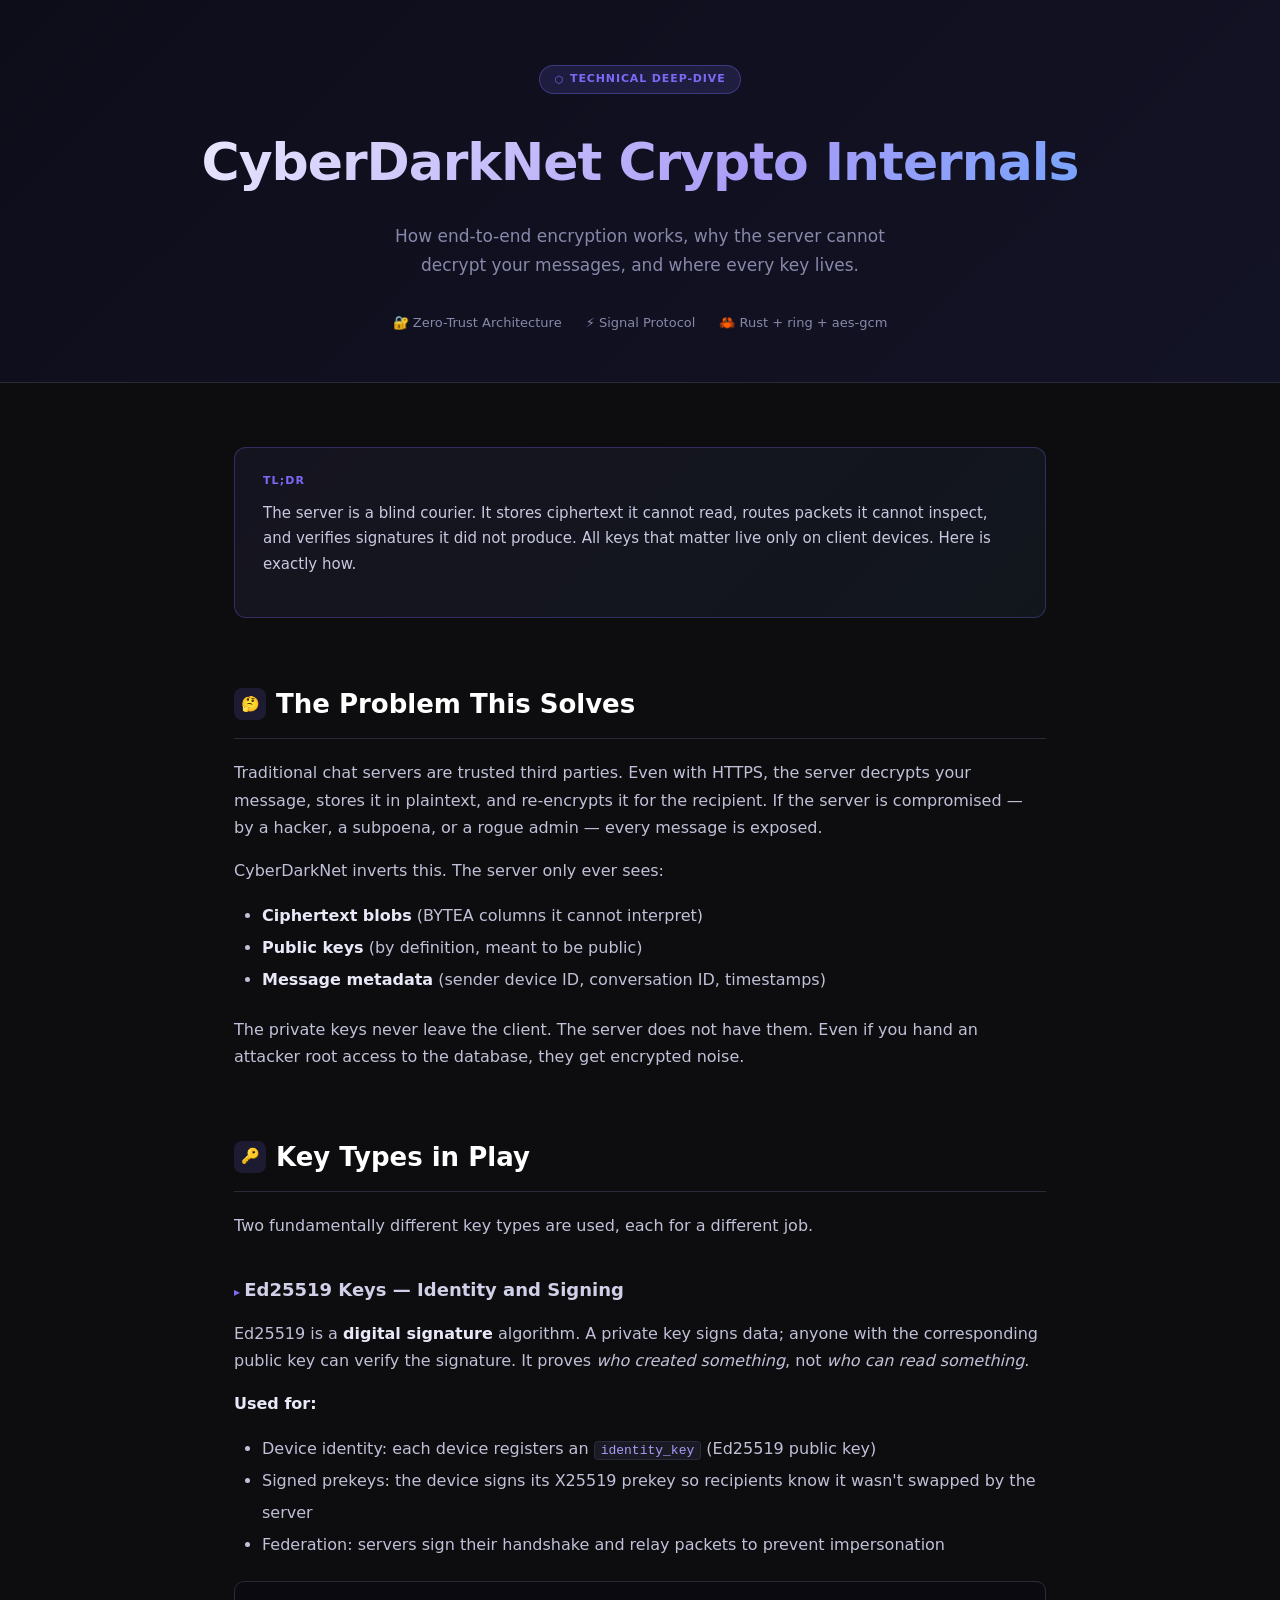
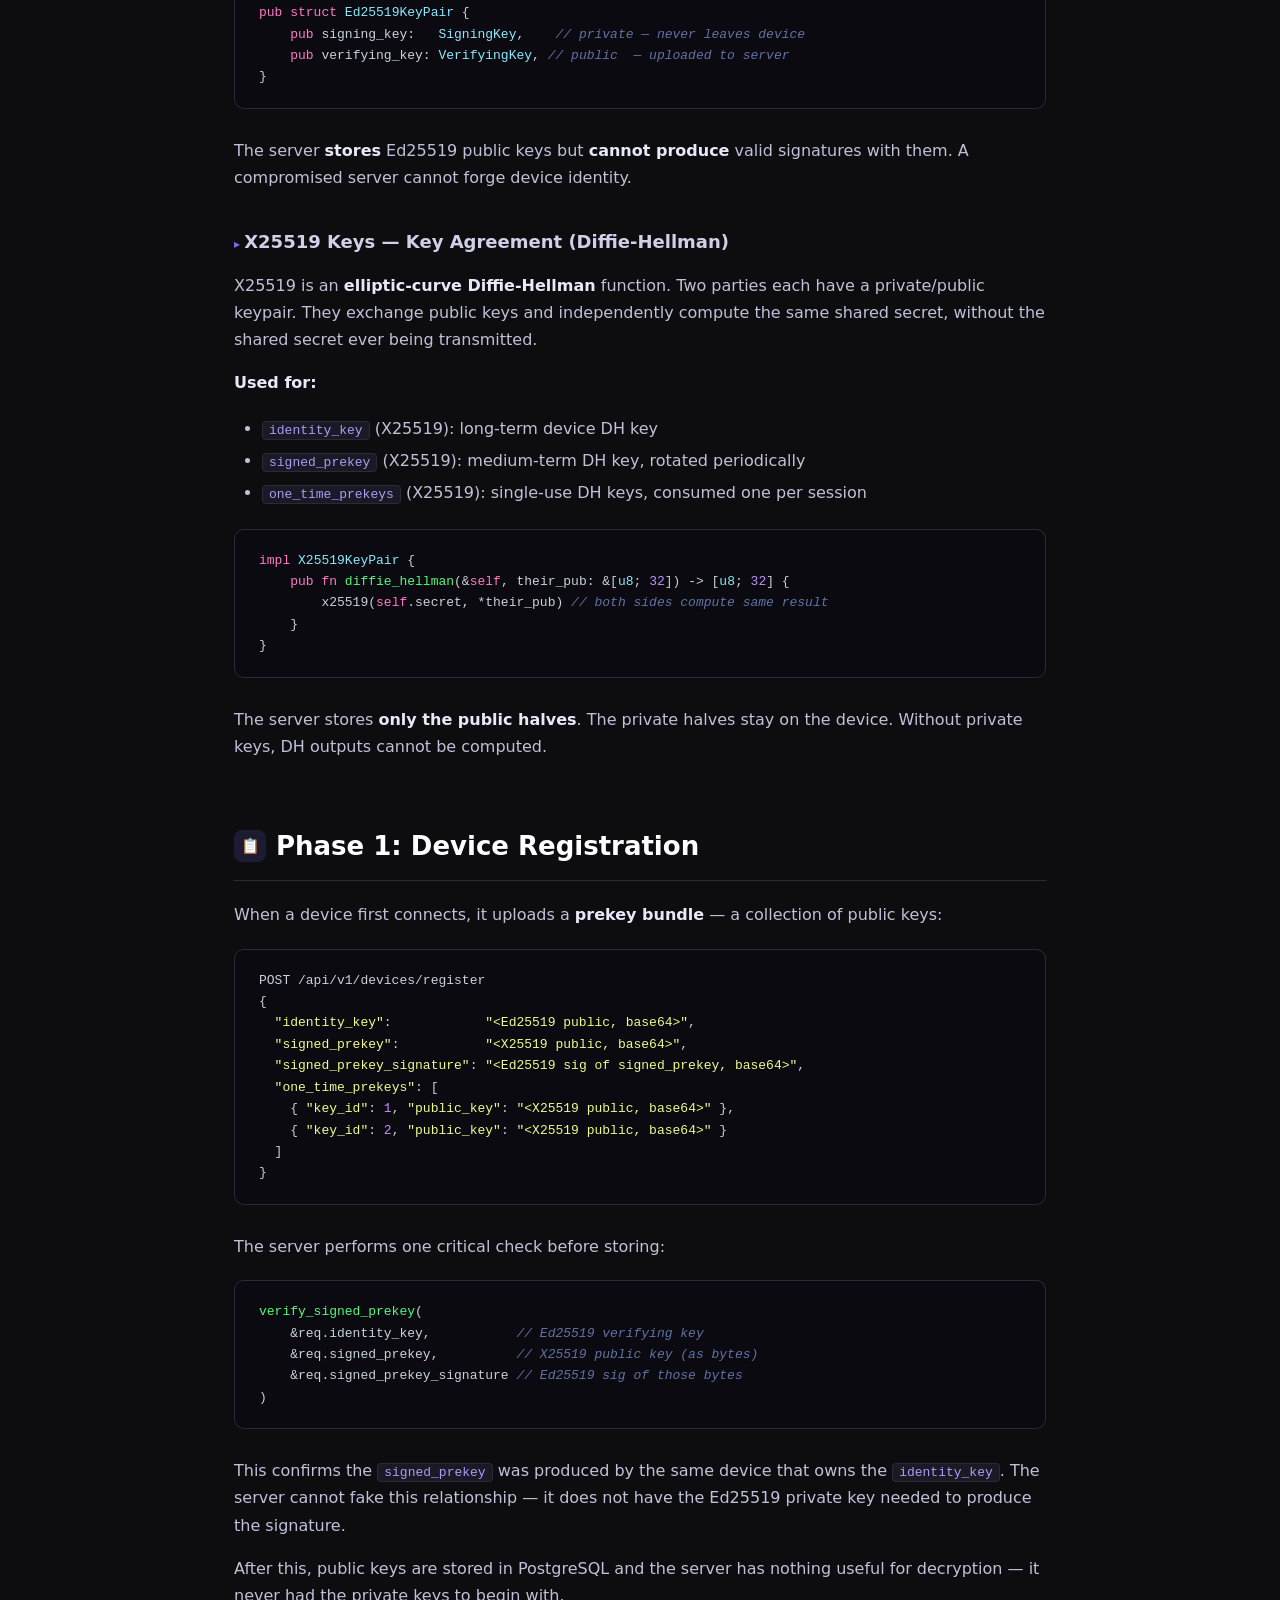
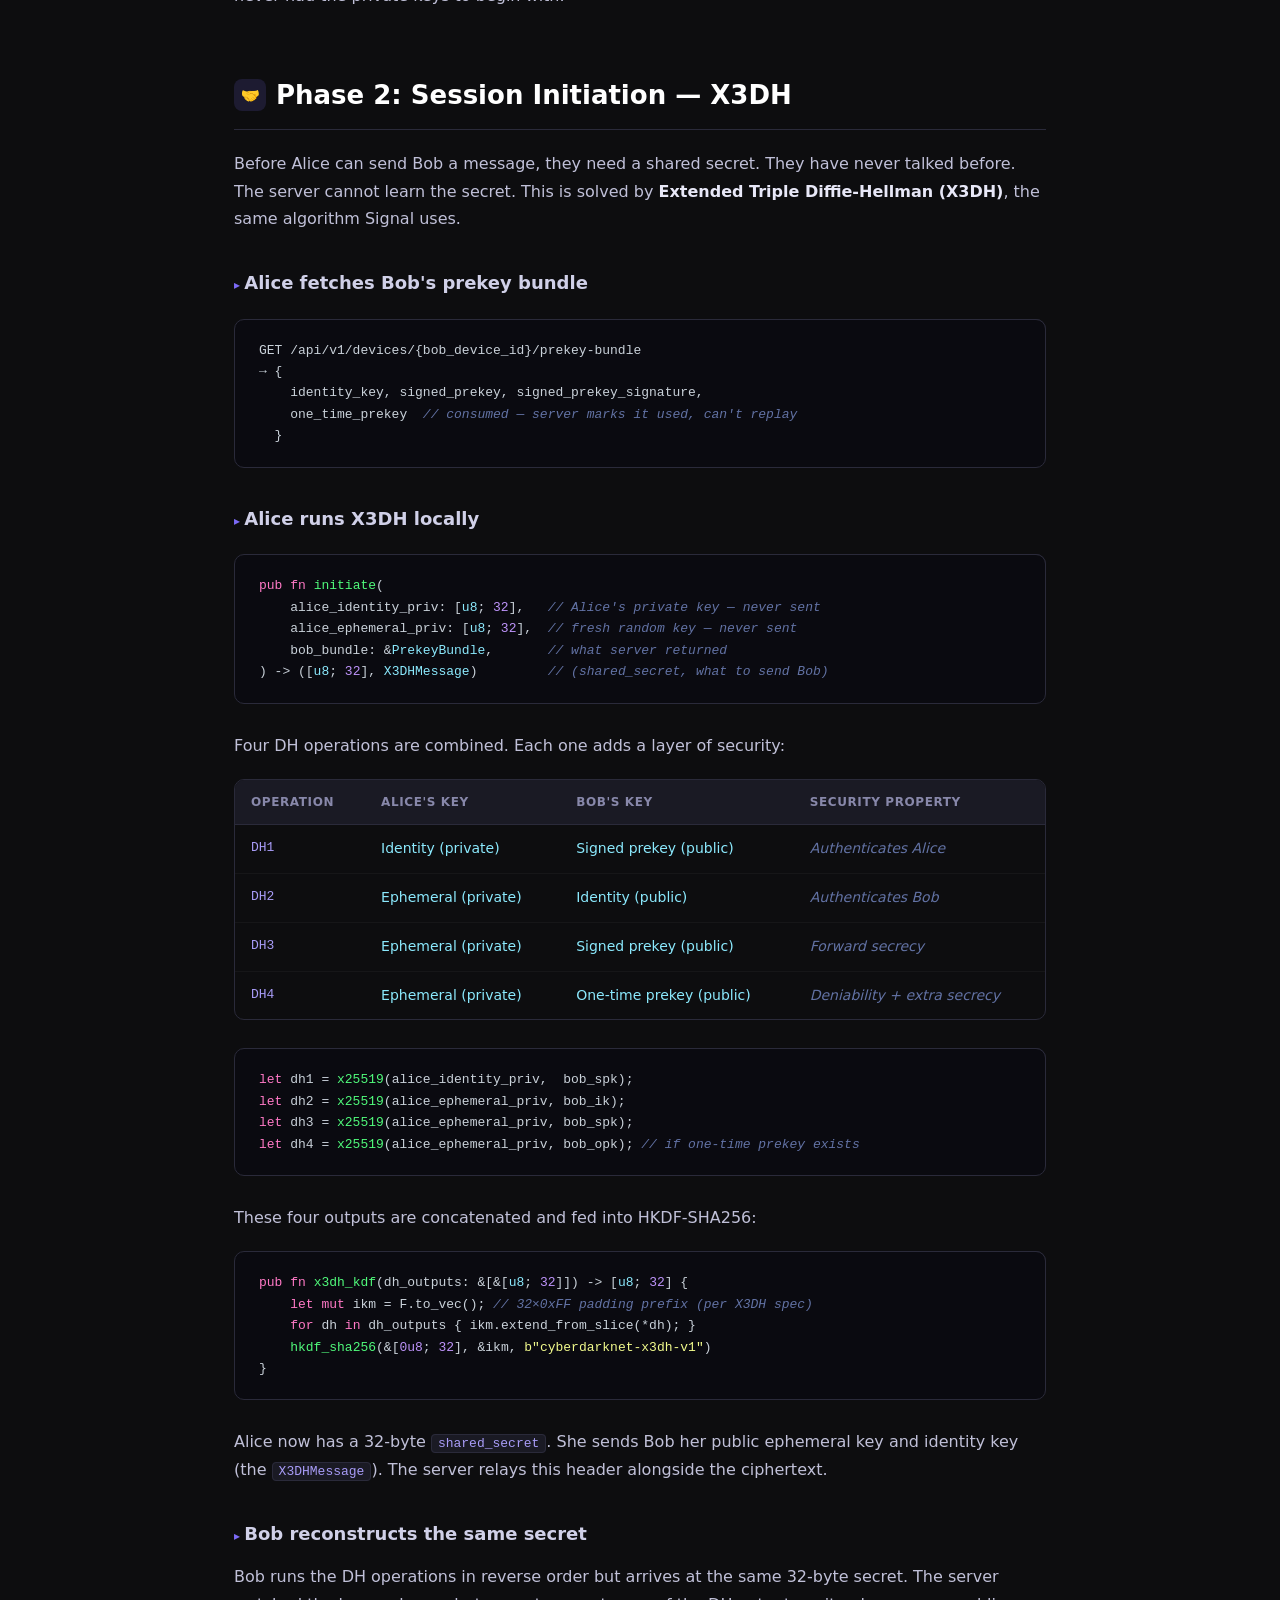
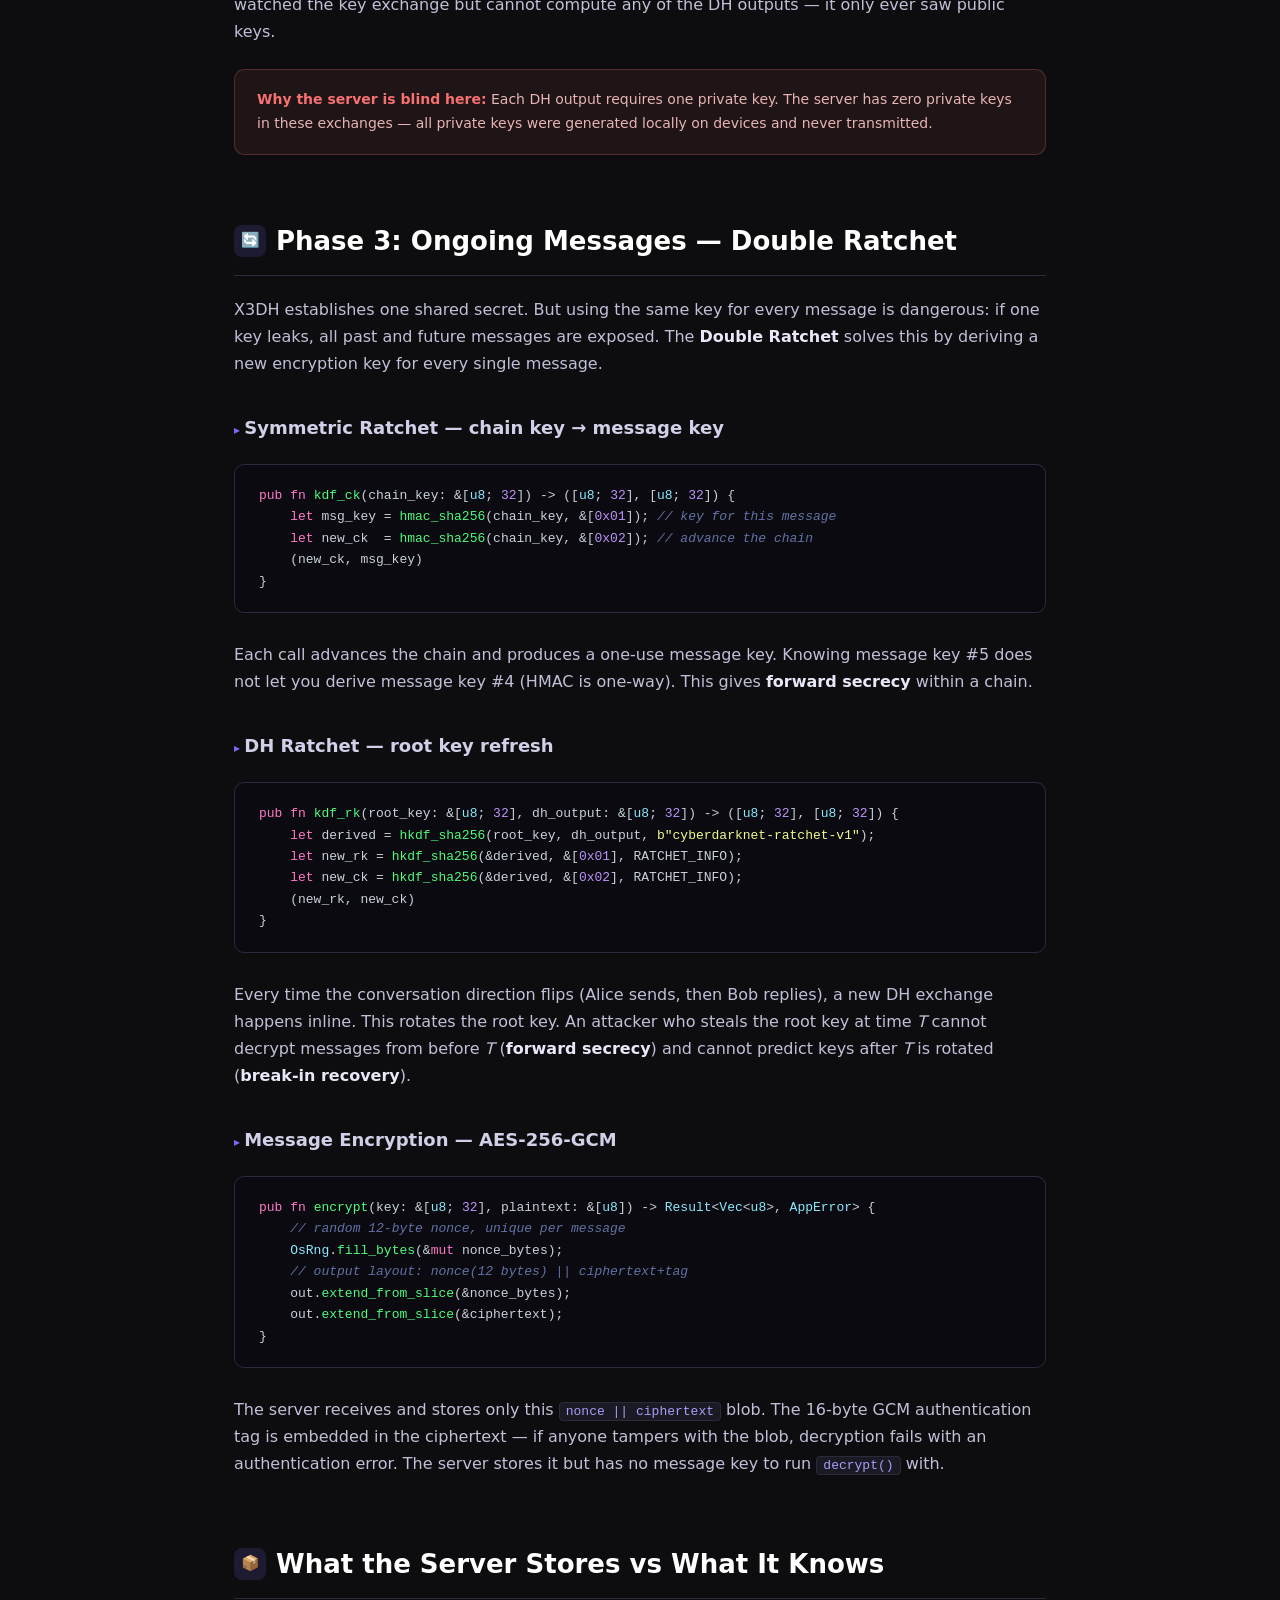
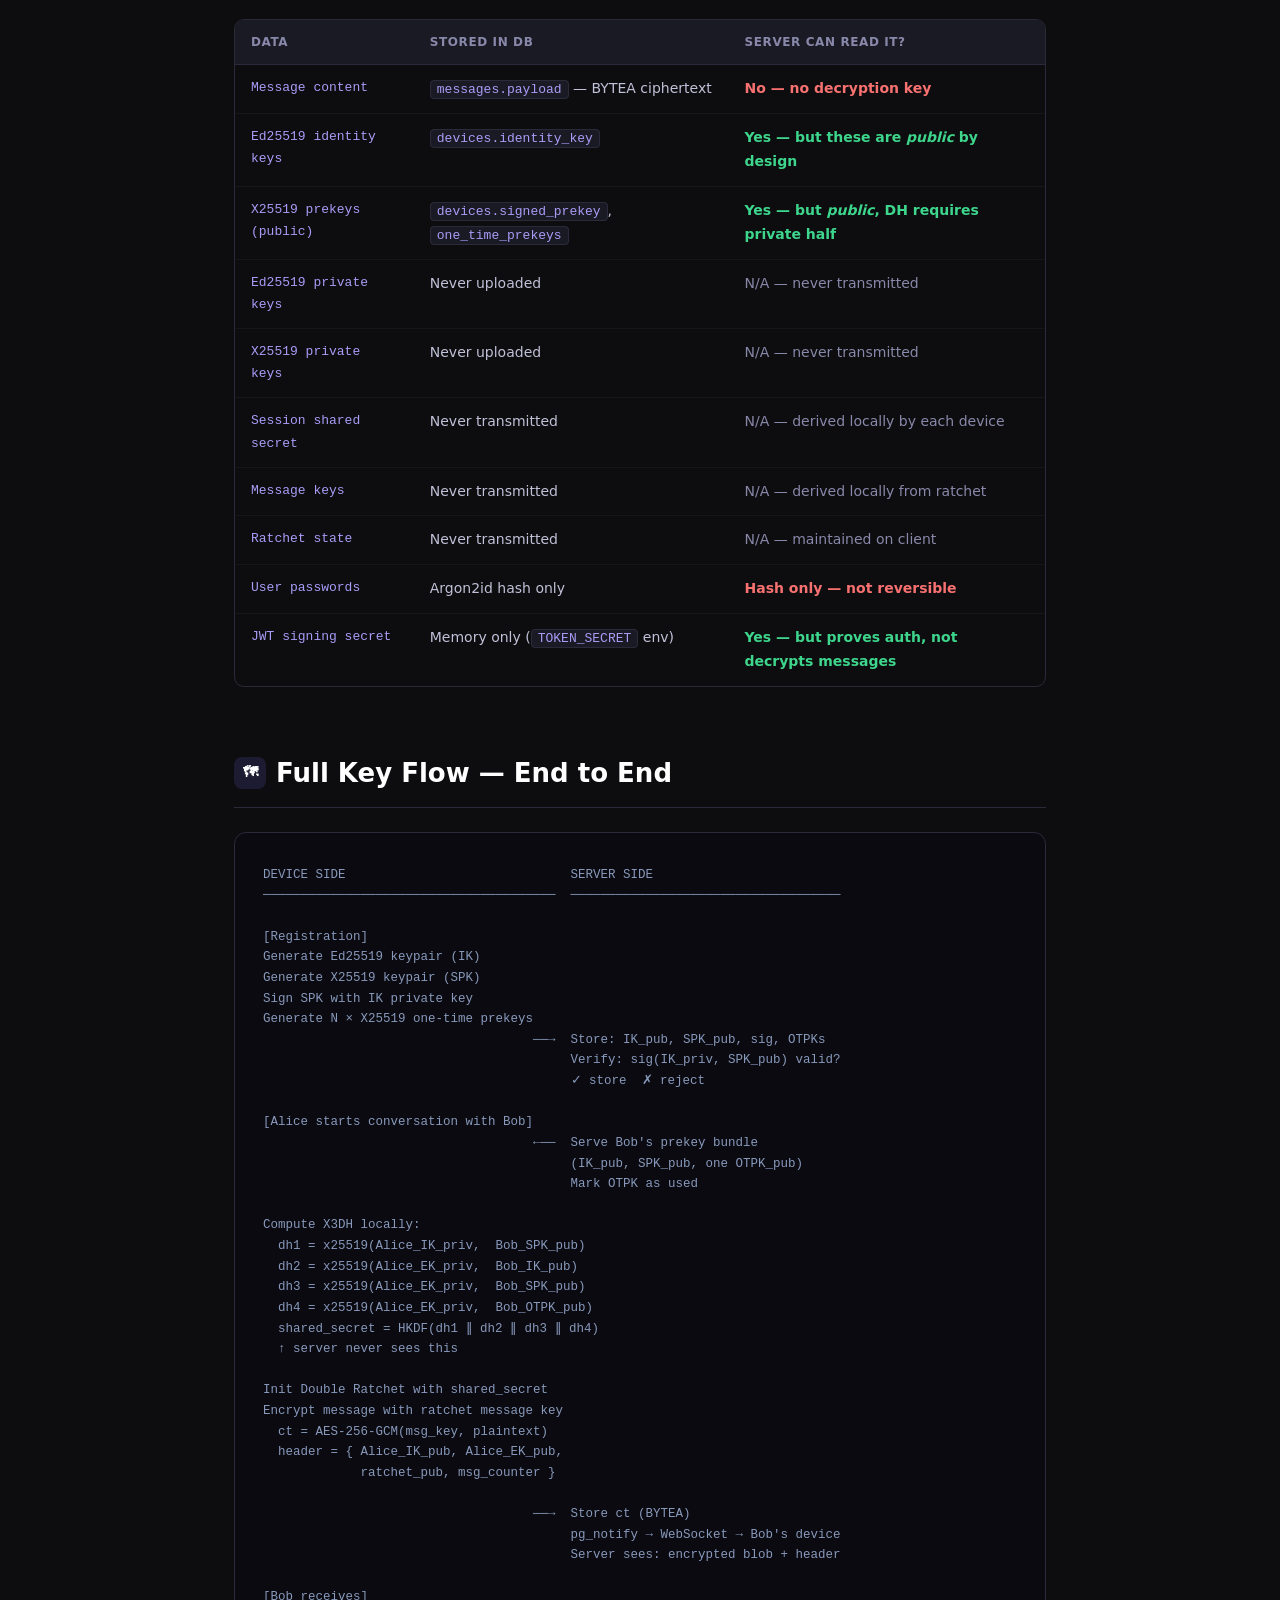
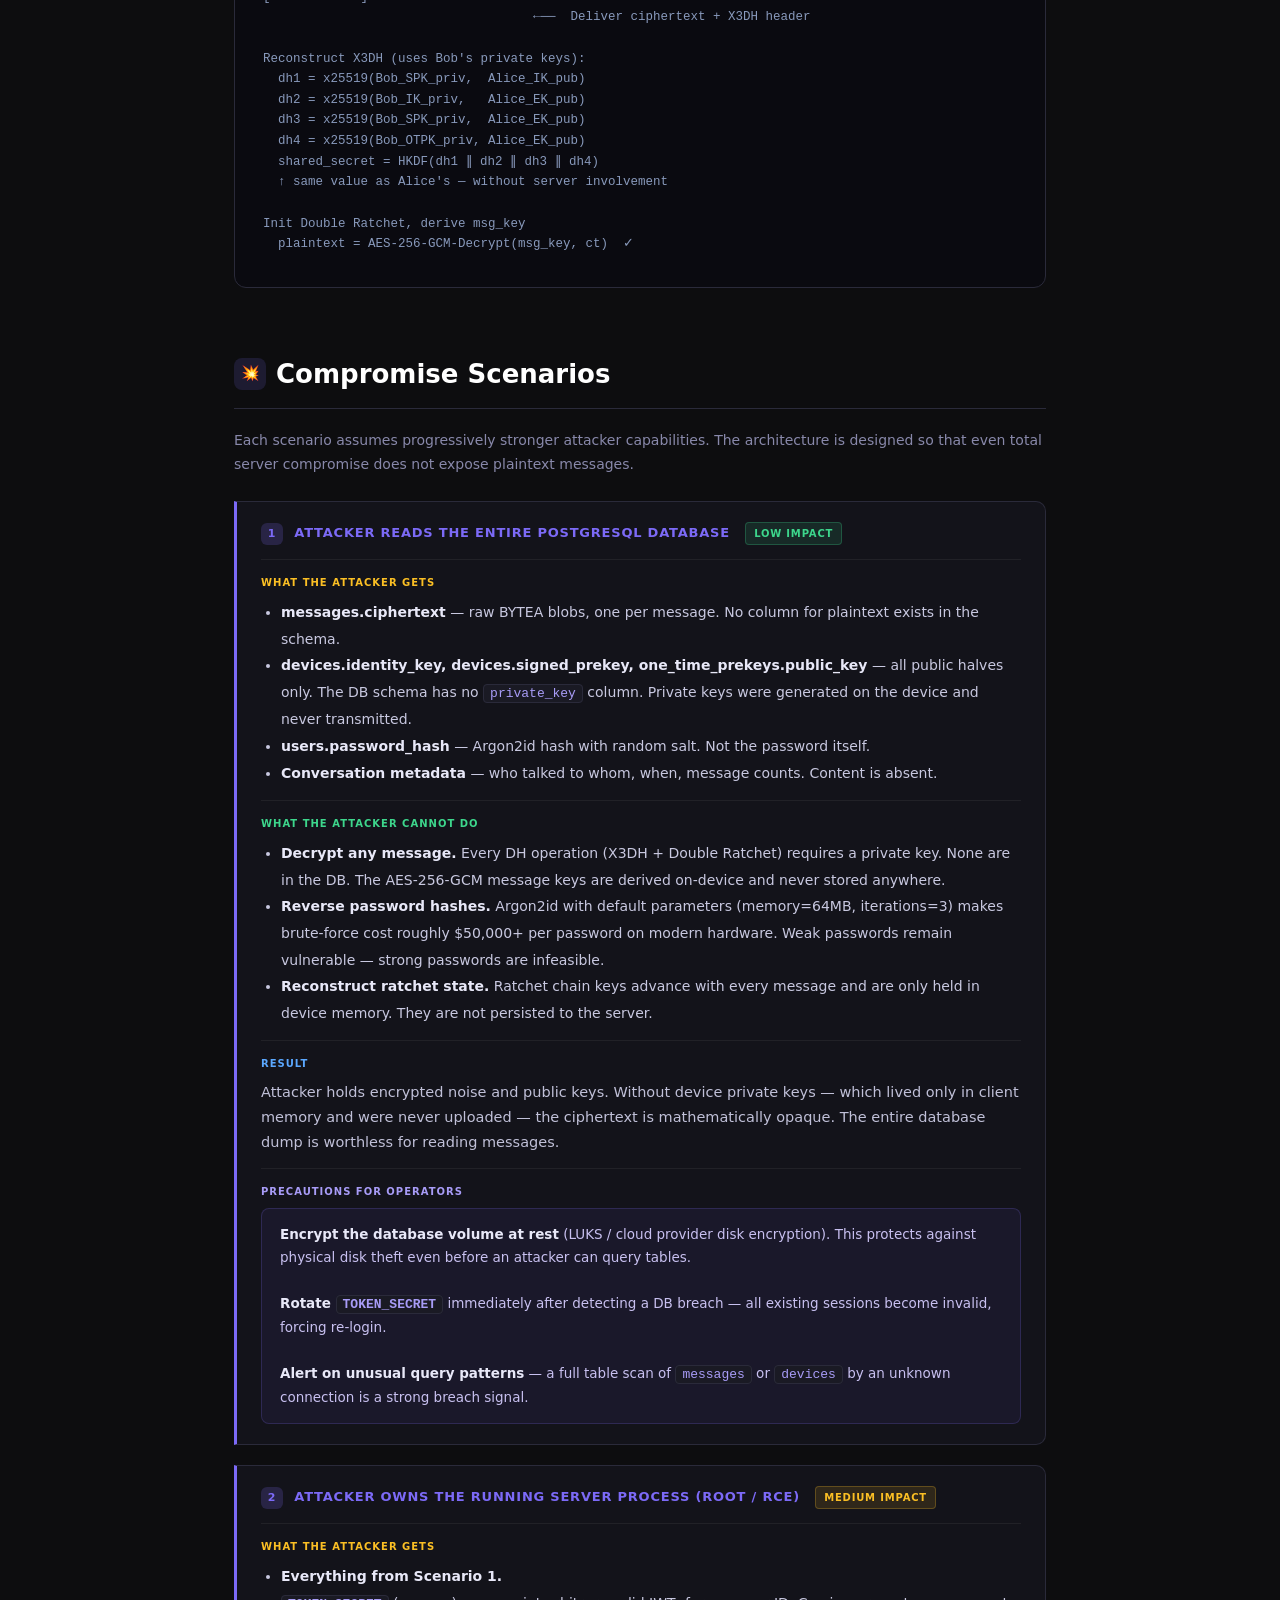
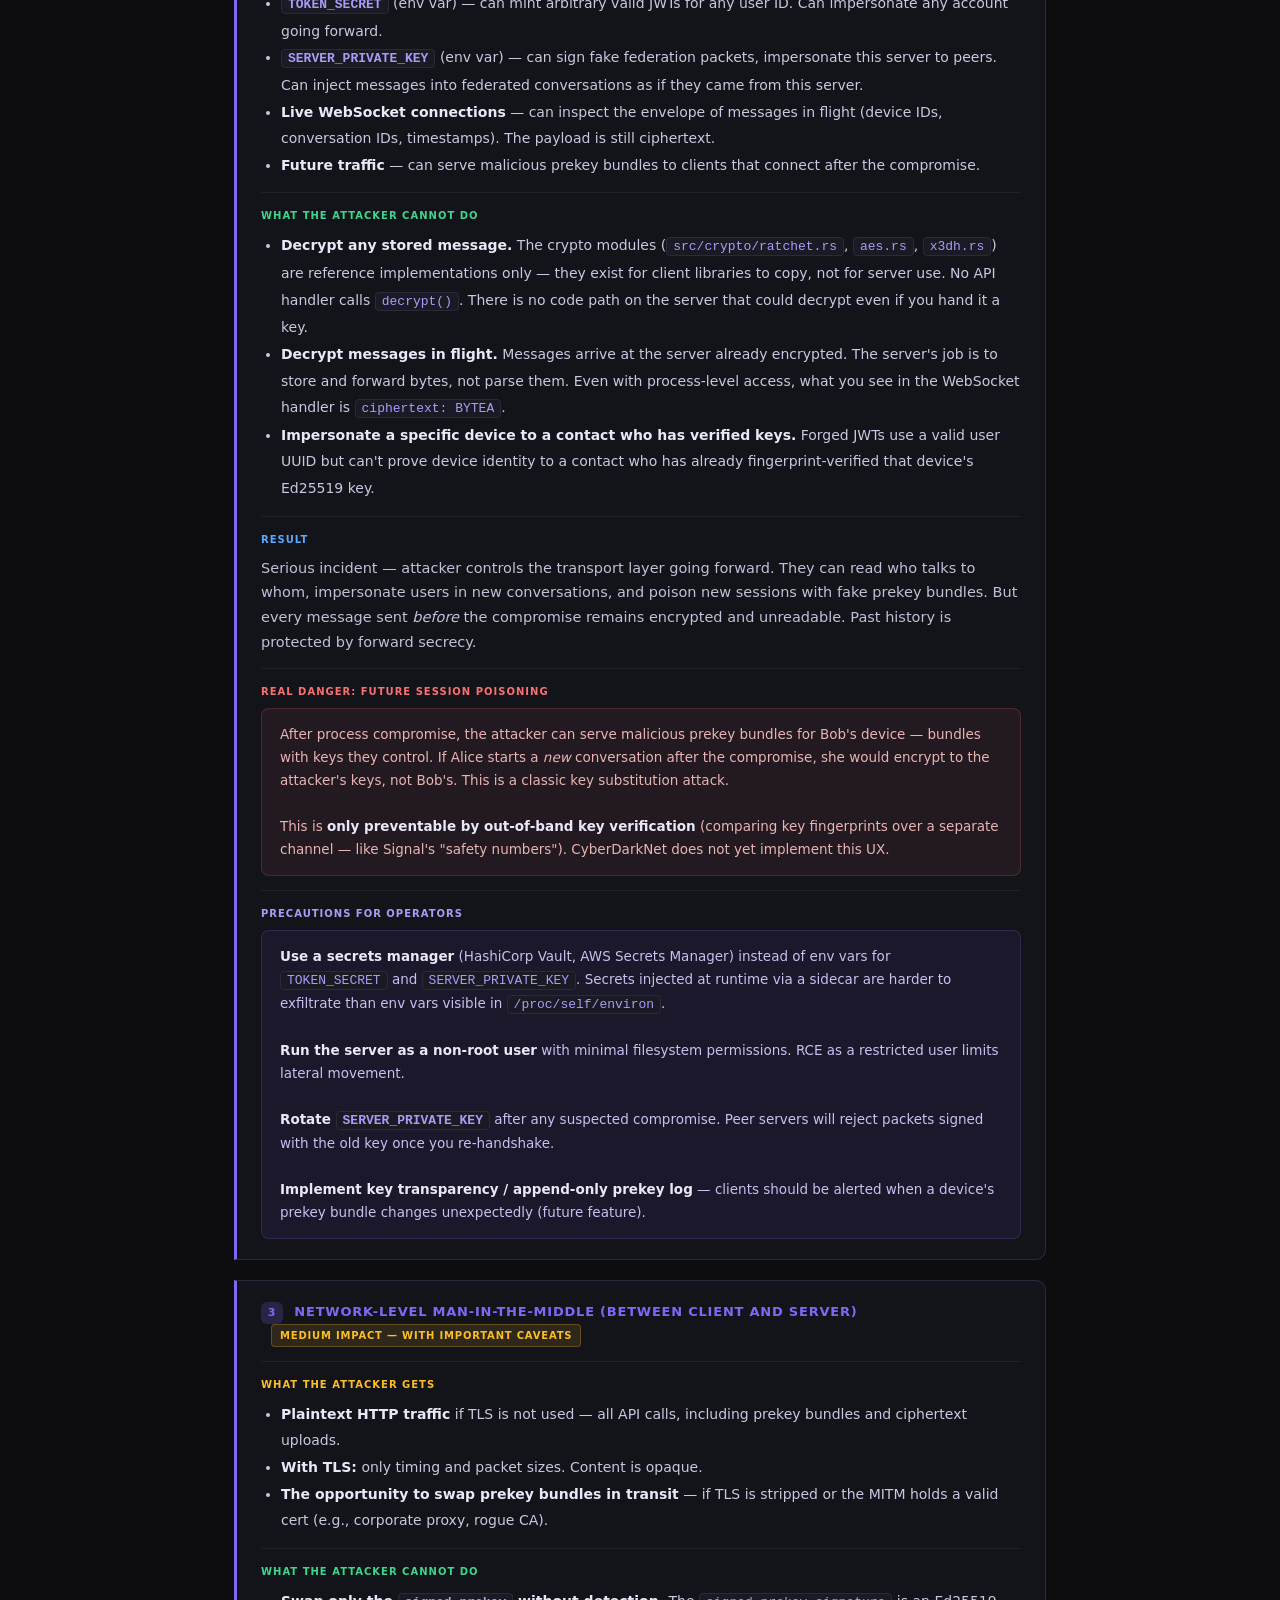
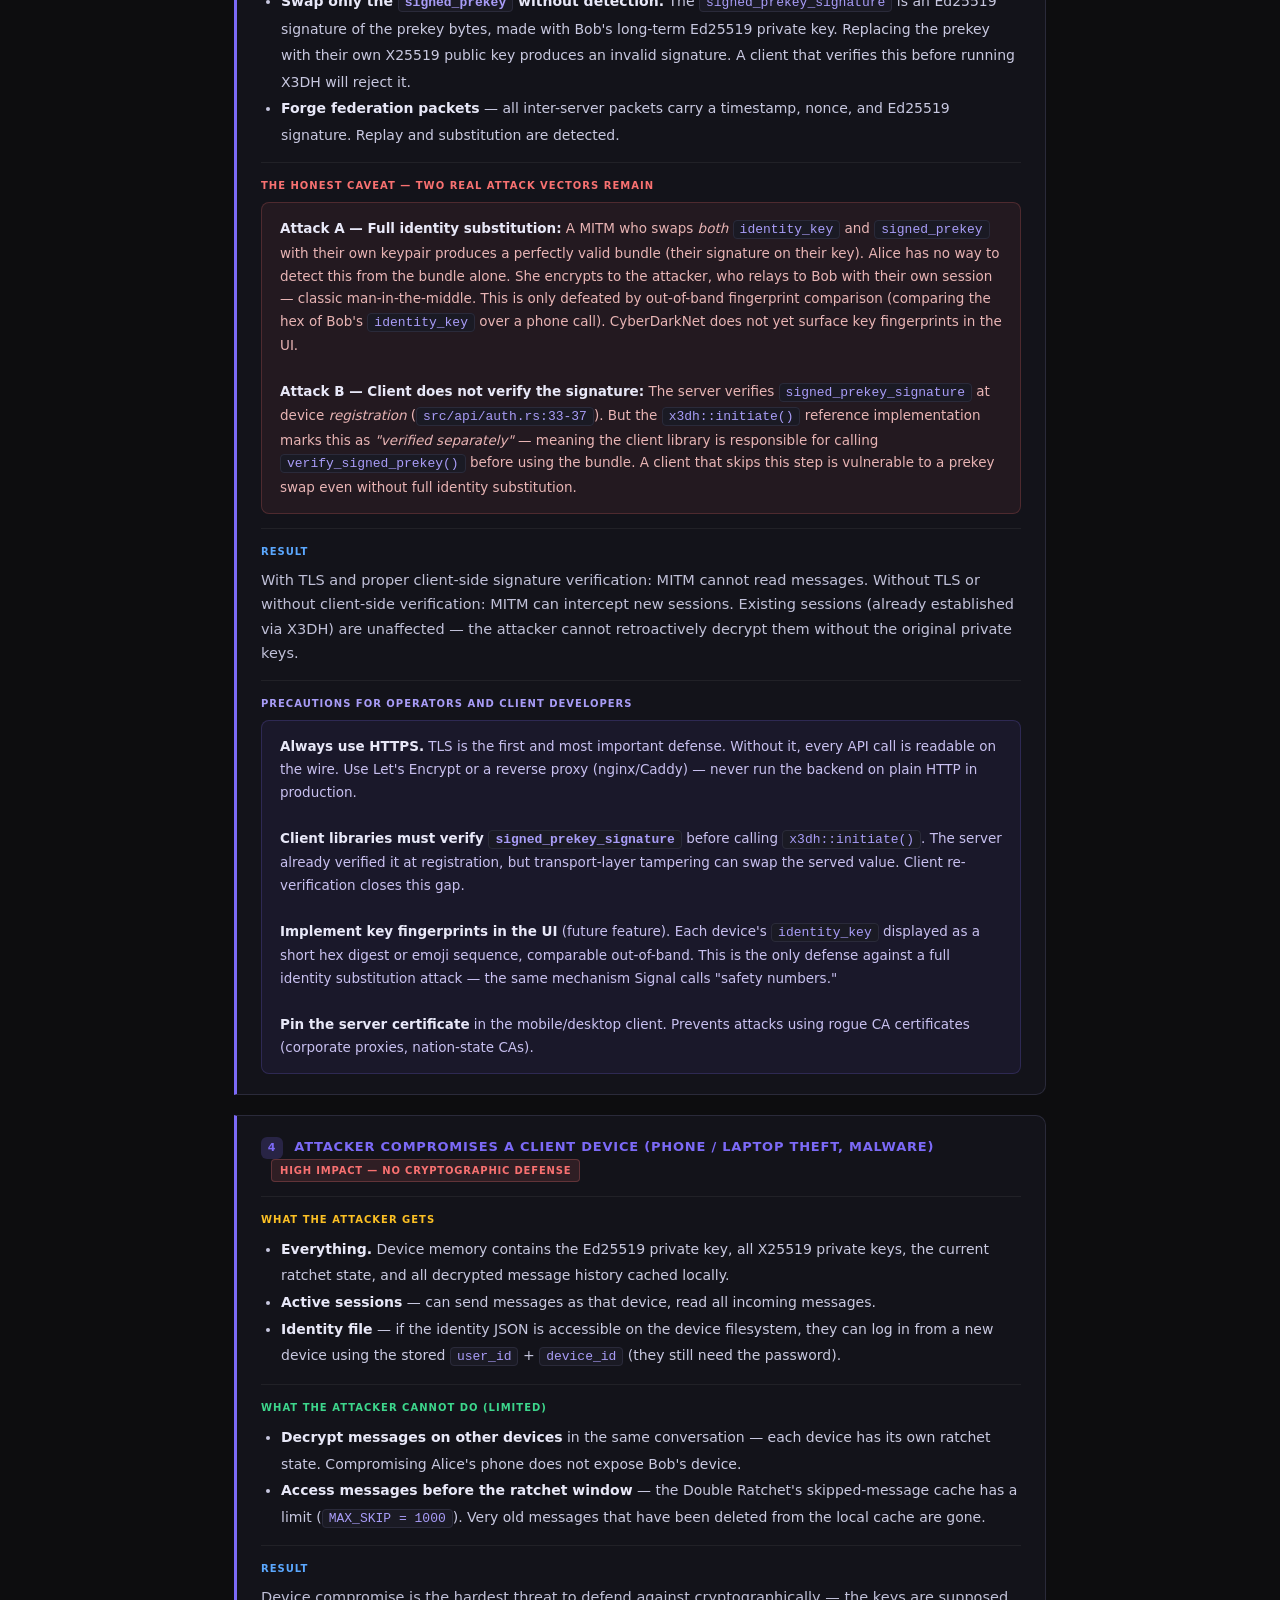
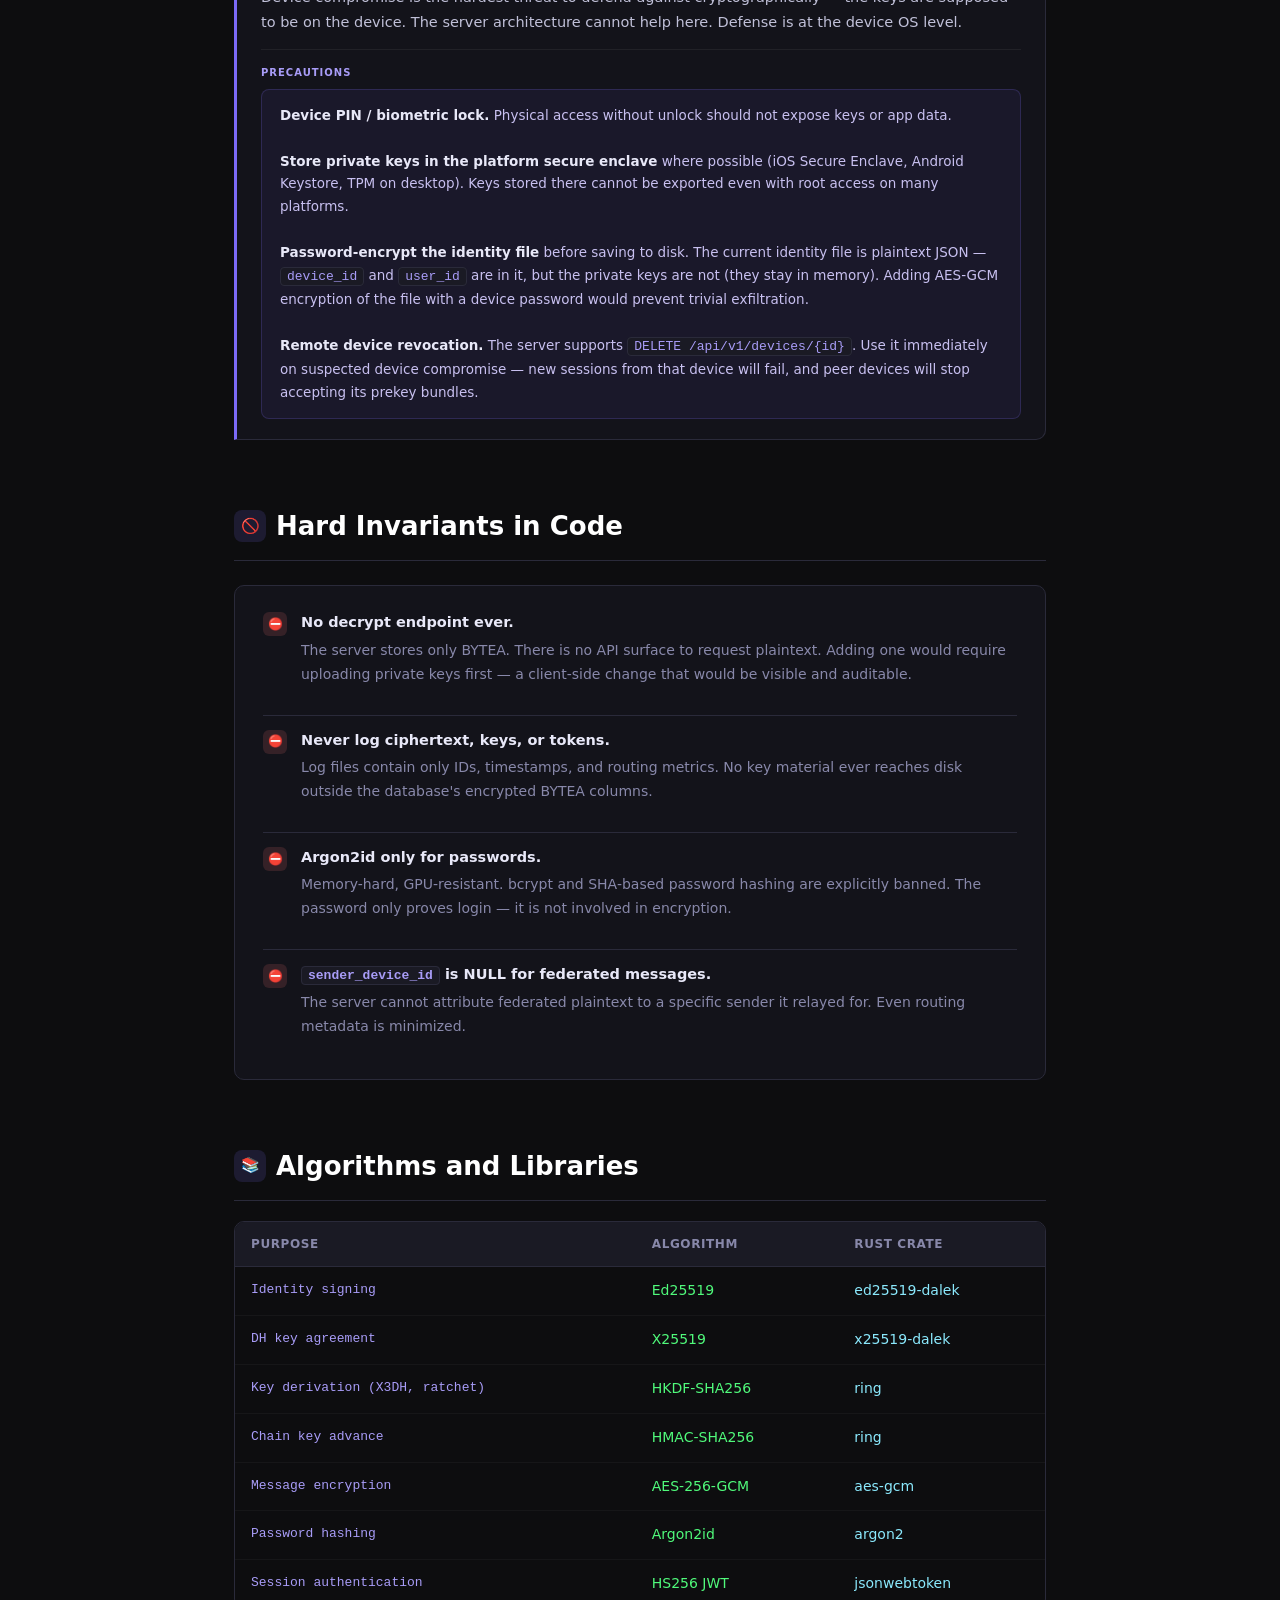
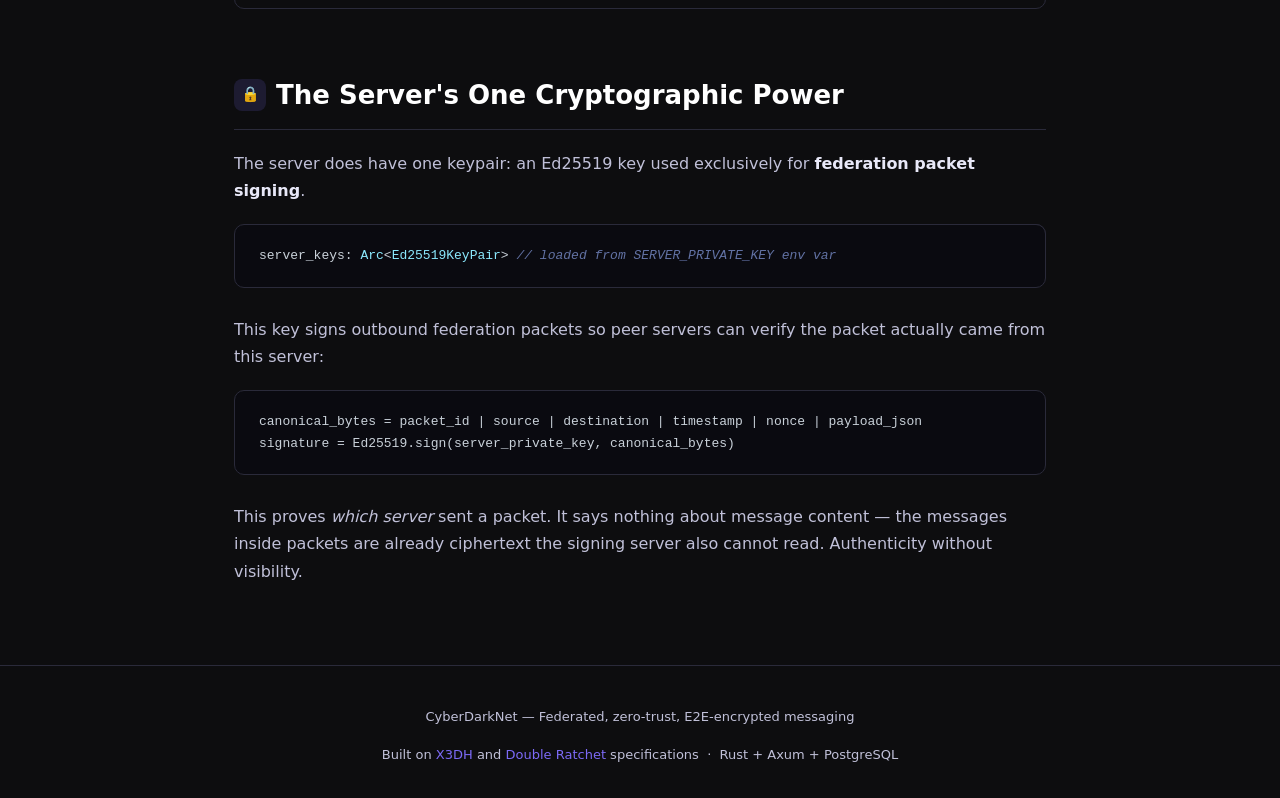
==== commit 838db840: "updated with precautions" ====
--- a/internal.html
+++ b/internal.html
@@ -309,6 +309,96 @@
 
     .gets { color: var(--yellow); }
     .not  { color: var(--green); }
+
+    /* ── Scenario sub-sections ── */
+    .scenario-section {
+      margin-top: 14px;
+      padding-top: 14px;
+      border-top: 1px solid rgba(255,255,255,0.06);
+    }
+
+    .scenario-section-label {
+      font-size: 10px;
+      font-weight: 700;
+      letter-spacing: 0.1em;
+      text-transform: uppercase;
+      margin-bottom: 8px;
+    }
+
+    .label-gets    { color: var(--yellow); }
+    .label-cannot  { color: var(--green); }
+    .label-result  { color: var(--accent2); }
+    .label-caveat  { color: var(--red); }
+    .label-fix     { color: #a89cf7; }
+
+    .scenario-section ul {
+      padding-left: 20px;
+      line-height: 1.9;
+      font-size: 14px;
+    }
+
+    .scenario-section ul li { color: #c8c8e0; }
+
+    .scenario-result {
+      font-size: 14.5px;
+      color: #c0c0d8;
+      line-height: 1.7;
+    }
+
+    .caveat-box {
+      background: rgba(248,113,113,0.07);
+      border: 1px solid rgba(248,113,113,0.2);
+      border-radius: 8px;
+      padding: 14px 18px;
+      margin-top: 4px;
+      font-size: 13.5px;
+      color: #e8b4b4;
+      line-height: 1.7;
+    }
+
+    .fix-box {
+      background: rgba(124,106,247,0.07);
+      border: 1px solid rgba(124,106,247,0.2);
+      border-radius: 8px;
+      padding: 14px 18px;
+      margin-top: 4px;
+      font-size: 13.5px;
+      color: #c8c0f0;
+      line-height: 1.7;
+    }
+
+    .severity {
+      display: inline-flex;
+      align-items: center;
+      gap: 5px;
+      font-size: 10px;
+      font-weight: 700;
+      letter-spacing: 0.08em;
+      text-transform: uppercase;
+      border-radius: 4px;
+      padding: 2px 8px;
+      margin-left: 10px;
+      vertical-align: middle;
+    }
+
+    .sev-low    { background: rgba(61,214,140,0.12); color: var(--green); border: 1px solid rgba(61,214,140,0.25); }
+    .sev-medium { background: rgba(251,191,36,0.12); color: var(--yellow); border: 1px solid rgba(251,191,36,0.25); }
+    .sev-high   { background: rgba(248,113,113,0.12); color: var(--red); border: 1px solid rgba(248,113,113,0.25); }
+
+    .scenario-num {
+      display: inline-flex;
+      align-items: center;
+      justify-content: center;
+      width: 22px;
+      height: 22px;
+      border-radius: 6px;
+      background: rgba(124,106,247,0.2);
+      font-size: 11px;
+      font-weight: 800;
+      color: var(--accent);
+      margin-right: 6px;
+      flex-shrink: 0;
+    }
 
     /* ── Invariants ── */
     .invariants {
@@ -735,25 +825,190 @@
   <!-- ──────────────────────────────────────── -->
   <h2><span class="icon">💥</span> Compromise Scenarios</h2>
 
+  <p style="color:var(--muted); font-size:14px; margin-bottom:24px;">Each scenario assumes progressively stronger attacker capabilities. The architecture is designed so that even total server compromise does not expose plaintext messages.</p>
+
+  <!-- ── Scenario 1 ── -->
   <div class="scenario">
-    <div class="scenario-title">Scenario 1 — Attacker reads the entire PostgreSQL database</div>
-    <p class="gets">Gets: All ciphertext blobs, all public prekeys, Argon2id password hashes, conversation metadata</p>
-    <p class="not">Cannot: Compute DH outputs (no private keys), decrypt any message, reverse Argon2id in any practical timeframe</p>
-    <p>Result: encrypted noise + public keys. Useless without the private keys that stayed on client devices.</p>
-  </div>
-
+    <div class="scenario-title">
+      <span class="scenario-num">1</span>
+      Attacker reads the entire PostgreSQL database
+      <span class="severity sev-low">Low impact</span>
+    </div>
+
+    <div class="scenario-section">
+      <div class="scenario-section-label label-gets">What the attacker gets</div>
+      <ul>
+        <li><strong>messages.ciphertext</strong> — raw BYTEA blobs, one per message. No column for plaintext exists in the schema.</li>
+        <li><strong>devices.identity_key, devices.signed_prekey, one_time_prekeys.public_key</strong> — all public halves only. The DB schema has no <code>private_key</code> column. Private keys were generated on the device and never transmitted.</li>
+        <li><strong>users.password_hash</strong> — Argon2id hash with random salt. Not the password itself.</li>
+        <li><strong>Conversation metadata</strong> — who talked to whom, when, message counts. Content is absent.</li>
+      </ul>
+    </div>
+
+    <div class="scenario-section">
+      <div class="scenario-section-label label-cannot">What the attacker cannot do</div>
+      <ul>
+        <li><strong>Decrypt any message.</strong> Every DH operation (X3DH + Double Ratchet) requires a private key. None are in the DB. The AES-256-GCM message keys are derived on-device and never stored anywhere.</li>
+        <li><strong>Reverse password hashes.</strong> Argon2id with default parameters (memory=64MB, iterations=3) makes brute-force cost roughly $50,000+ per password on modern hardware. Weak passwords remain vulnerable — strong passwords are infeasible.</li>
+        <li><strong>Reconstruct ratchet state.</strong> Ratchet chain keys advance with every message and are only held in device memory. They are not persisted to the server.</li>
+      </ul>
+    </div>
+
+    <div class="scenario-section">
+      <div class="scenario-section-label label-result">Result</div>
+      <p class="scenario-result">Attacker holds encrypted noise and public keys. Without device private keys — which lived only in client memory and were never uploaded — the ciphertext is mathematically opaque. The entire database dump is worthless for reading messages.</p>
+    </div>
+
+    <div class="scenario-section">
+      <div class="scenario-section-label label-fix">Precautions for operators</div>
+      <div class="fix-box">
+        <strong>Encrypt the database volume at rest</strong> (LUKS / cloud provider disk encryption). This protects against physical disk theft even before an attacker can query tables.<br><br>
+        <strong>Rotate <code>TOKEN_SECRET</code></strong> immediately after detecting a DB breach — all existing sessions become invalid, forcing re-login.<br><br>
+        <strong>Alert on unusual query patterns</strong> — a full table scan of <code>messages</code> or <code>devices</code> by an unknown connection is a strong breach signal.
+      </div>
+    </div>
+  </div>
+
+  <!-- ── Scenario 2 ── -->
   <div class="scenario">
-    <div class="scenario-title">Scenario 2 — Attacker owns the running server process</div>
-    <p class="gets">Gets: Everything above, plus <code>TOKEN_SECRET</code> (can forge JWTs), plus <code>SERVER_PRIVATE_KEY</code> (can sign fake federation packets)</p>
-    <p class="not">Cannot: Decrypt existing stored messages. Keys needed for decryption are in client device memory, not server memory.</p>
-    <p>Result: attacker can impersonate users going forward and inject fake federation packets — but cannot read any past messages.</p>
-  </div>
-
+    <div class="scenario-title">
+      <span class="scenario-num">2</span>
+      Attacker owns the running server process (root / RCE)
+      <span class="severity sev-medium">Medium impact</span>
+    </div>
+
+    <div class="scenario-section">
+      <div class="scenario-section-label label-gets">What the attacker gets</div>
+      <ul>
+        <li><strong>Everything from Scenario 1.</strong></li>
+        <li><strong><code>TOKEN_SECRET</code></strong> (env var) — can mint arbitrary valid JWTs for any user ID. Can impersonate any account going forward.</li>
+        <li><strong><code>SERVER_PRIVATE_KEY</code></strong> (env var) — can sign fake federation packets, impersonate this server to peers. Can inject messages into federated conversations as if they came from this server.</li>
+        <li><strong>Live WebSocket connections</strong> — can inspect the envelope of messages in flight (device IDs, conversation IDs, timestamps). The payload is still ciphertext.</li>
+        <li><strong>Future traffic</strong> — can serve malicious prekey bundles to clients that connect after the compromise.</li>
+      </ul>
+    </div>
+
+    <div class="scenario-section">
+      <div class="scenario-section-label label-cannot">What the attacker cannot do</div>
+      <ul>
+        <li><strong>Decrypt any stored message.</strong> The crypto modules (<code>src/crypto/ratchet.rs</code>, <code>aes.rs</code>, <code>x3dh.rs</code>) are reference implementations only — they exist for client libraries to copy, not for server use. No API handler calls <code>decrypt()</code>. There is no code path on the server that could decrypt even if you hand it a key.</li>
+        <li><strong>Decrypt messages in flight.</strong> Messages arrive at the server already encrypted. The server's job is to store and forward bytes, not parse them. Even with process-level access, what you see in the WebSocket handler is <code>ciphertext: BYTEA</code>.</li>
+        <li><strong>Impersonate a specific device to a contact who has verified keys.</strong> Forged JWTs use a valid user UUID but can't prove device identity to a contact who has already fingerprint-verified that device's Ed25519 key.</li>
+      </ul>
+    </div>
+
+    <div class="scenario-section">
+      <div class="scenario-section-label label-result">Result</div>
+      <p class="scenario-result">Serious incident — attacker controls the transport layer going forward. They can read who talks to whom, impersonate users in new conversations, and poison new sessions with fake prekey bundles. But every message sent <em>before</em> the compromise remains encrypted and unreadable. Past history is protected by forward secrecy.</p>
+    </div>
+
+    <div class="scenario-section">
+      <div class="scenario-section-label label-caveat">Real danger: future session poisoning</div>
+      <div class="caveat-box">
+        After process compromise, the attacker can serve malicious prekey bundles for Bob's device — bundles with keys they control. If Alice starts a <em>new</em> conversation after the compromise, she would encrypt to the attacker's keys, not Bob's. This is a classic key substitution attack.<br><br>
+        This is <strong>only preventable by out-of-band key verification</strong> (comparing key fingerprints over a separate channel — like Signal's "safety numbers"). CyberDarkNet does not yet implement this UX.
+      </div>
+    </div>
+
+    <div class="scenario-section">
+      <div class="scenario-section-label label-fix">Precautions for operators</div>
+      <div class="fix-box">
+        <strong>Use a secrets manager</strong> (HashiCorp Vault, AWS Secrets Manager) instead of env vars for <code>TOKEN_SECRET</code> and <code>SERVER_PRIVATE_KEY</code>. Secrets injected at runtime via a sidecar are harder to exfiltrate than env vars visible in <code>/proc/self/environ</code>.<br><br>
+        <strong>Run the server as a non-root user</strong> with minimal filesystem permissions. RCE as a restricted user limits lateral movement.<br><br>
+        <strong>Rotate <code>SERVER_PRIVATE_KEY</code></strong> after any suspected compromise. Peer servers will reject packets signed with the old key once you re-handshake.<br><br>
+        <strong>Implement key transparency / append-only prekey log</strong> — clients should be alerted when a device's prekey bundle changes unexpectedly (future feature).
+      </div>
+    </div>
+  </div>
+
+  <!-- ── Scenario 3 ── -->
   <div class="scenario">
-    <div class="scenario-title">Scenario 3 — Network-level man-in-the-middle</div>
-    <p class="gets">Gets: Can intercept prekey bundles in transit and swap public keys</p>
-    <p class="not">Cannot: Produce a valid Ed25519 signature for the swapped prekey without Bob's Ed25519 private key</p>
-    <p>Result: The initiating client verifies <code>signed_prekey_signature</code> against <code>identity_key</code>. Swapped prekey → invalid signature → session rejected. MITM fails.</p>
+    <div class="scenario-title">
+      <span class="scenario-num">3</span>
+      Network-level man-in-the-middle (between client and server)
+      <span class="severity sev-medium">Medium impact — with important caveats</span>
+    </div>
+
+    <div class="scenario-section">
+      <div class="scenario-section-label label-gets">What the attacker gets</div>
+      <ul>
+        <li><strong>Plaintext HTTP traffic</strong> if TLS is not used — all API calls, including prekey bundles and ciphertext uploads.</li>
+        <li><strong>With TLS:</strong> only timing and packet sizes. Content is opaque.</li>
+        <li><strong>The opportunity to swap prekey bundles in transit</strong> — if TLS is stripped or the MITM holds a valid cert (e.g., corporate proxy, rogue CA).</li>
+      </ul>
+    </div>
+
+    <div class="scenario-section">
+      <div class="scenario-section-label label-cannot">What the attacker cannot do</div>
+      <ul>
+        <li><strong>Swap only the <code>signed_prekey</code> without detection.</strong> The <code>signed_prekey_signature</code> is an Ed25519 signature of the prekey bytes, made with Bob's long-term Ed25519 private key. Replacing the prekey with their own X25519 public key produces an invalid signature. A client that verifies this before running X3DH will reject it.</li>
+        <li><strong>Forge federation packets</strong> — all inter-server packets carry a timestamp, nonce, and Ed25519 signature. Replay and substitution are detected.</li>
+      </ul>
+    </div>
+
+    <div class="scenario-section">
+      <div class="scenario-section-label label-caveat">The honest caveat — two real attack vectors remain</div>
+      <div class="caveat-box">
+        <strong>Attack A — Full identity substitution:</strong> A MITM who swaps <em>both</em> <code>identity_key</code> and <code>signed_prekey</code> with their own keypair produces a perfectly valid bundle (their signature on their key). Alice has no way to detect this from the bundle alone. She encrypts to the attacker, who relays to Bob with their own session — classic man-in-the-middle. This is only defeated by out-of-band fingerprint comparison (comparing the hex of Bob's <code>identity_key</code> over a phone call). CyberDarkNet does not yet surface key fingerprints in the UI.<br><br>
+        <strong>Attack B — Client does not verify the signature:</strong> The server verifies <code>signed_prekey_signature</code> at device <em>registration</em> (<code>src/api/auth.rs:33-37</code>). But the <code>x3dh::initiate()</code> reference implementation marks this as <em>"verified separately"</em> — meaning the client library is responsible for calling <code>verify_signed_prekey()</code> before using the bundle. A client that skips this step is vulnerable to a prekey swap even without full identity substitution.
+      </div>
+    </div>
+
+    <div class="scenario-section">
+      <div class="scenario-section-label label-result">Result</div>
+      <p class="scenario-result">With TLS and proper client-side signature verification: MITM cannot read messages. Without TLS or without client-side verification: MITM can intercept new sessions. Existing sessions (already established via X3DH) are unaffected — the attacker cannot retroactively decrypt them without the original private keys.</p>
+    </div>
+
+    <div class="scenario-section">
+      <div class="scenario-section-label label-fix">Precautions for operators and client developers</div>
+      <div class="fix-box">
+        <strong>Always use HTTPS.</strong> TLS is the first and most important defense. Without it, every API call is readable on the wire. Use Let's Encrypt or a reverse proxy (nginx/Caddy) — never run the backend on plain HTTP in production.<br><br>
+        <strong>Client libraries must verify <code>signed_prekey_signature</code></strong> before calling <code>x3dh::initiate()</code>. The server already verified it at registration, but transport-layer tampering can swap the served value. Client re-verification closes this gap.<br><br>
+        <strong>Implement key fingerprints in the UI</strong> (future feature). Each device's <code>identity_key</code> displayed as a short hex digest or emoji sequence, comparable out-of-band. This is the only defense against a full identity substitution attack — the same mechanism Signal calls "safety numbers."<br><br>
+        <strong>Pin the server certificate</strong> in the mobile/desktop client. Prevents attacks using rogue CA certificates (corporate proxies, nation-state CAs).
+      </div>
+    </div>
+  </div>
+
+  <!-- ── Scenario 4 ── -->
+  <div class="scenario">
+    <div class="scenario-title">
+      <span class="scenario-num">4</span>
+      Attacker compromises a client device (phone / laptop theft, malware)
+      <span class="severity sev-high">High impact — no cryptographic defense</span>
+    </div>
+
+    <div class="scenario-section">
+      <div class="scenario-section-label label-gets">What the attacker gets</div>
+      <ul>
+        <li><strong>Everything.</strong> Device memory contains the Ed25519 private key, all X25519 private keys, the current ratchet state, and all decrypted message history cached locally.</li>
+        <li><strong>Active sessions</strong> — can send messages as that device, read all incoming messages.</li>
+        <li><strong>Identity file</strong> — if the identity JSON is accessible on the device filesystem, they can log in from a new device using the stored <code>user_id</code> + <code>device_id</code> (they still need the password).</li>
+      </ul>
+    </div>
+
+    <div class="scenario-section">
+      <div class="scenario-section-label label-cannot">What the attacker cannot do (limited)</div>
+      <ul>
+        <li><strong>Decrypt messages on other devices</strong> in the same conversation — each device has its own ratchet state. Compromising Alice's phone does not expose Bob's device.</li>
+        <li><strong>Access messages before the ratchet window</strong> — the Double Ratchet's skipped-message cache has a limit (<code>MAX_SKIP = 1000</code>). Very old messages that have been deleted from the local cache are gone.</li>
+      </ul>
+    </div>
+
+    <div class="scenario-section">
+      <div class="scenario-section-label label-result">Result</div>
+      <p class="scenario-result">Device compromise is the hardest threat to defend against cryptographically — the keys are supposed to be on the device. The server architecture cannot help here. Defense is at the device OS level.</p>
+    </div>
+
+    <div class="scenario-section">
+      <div class="scenario-section-label label-fix">Precautions</div>
+      <div class="fix-box">
+        <strong>Device PIN / biometric lock.</strong> Physical access without unlock should not expose keys or app data.<br><br>
+        <strong>Store private keys in the platform secure enclave</strong> where possible (iOS Secure Enclave, Android Keystore, TPM on desktop). Keys stored there cannot be exported even with root access on many platforms.<br><br>
+        <strong>Password-encrypt the identity file</strong> before saving to disk. The current identity file is plaintext JSON — <code>device_id</code> and <code>user_id</code> are in it, but the private keys are not (they stay in memory). Adding AES-GCM encryption of the file with a device password would prevent trivial exfiltration.<br><br>
+        <strong>Remote device revocation.</strong> The server supports <code>DELETE /api/v1/devices/{id}</code>. Use it immediately on suspected device compromise — new sessions from that device will fail, and peer devices will stop accepting its prekey bundles.
+      </div>
+    </div>
   </div>
 
 
